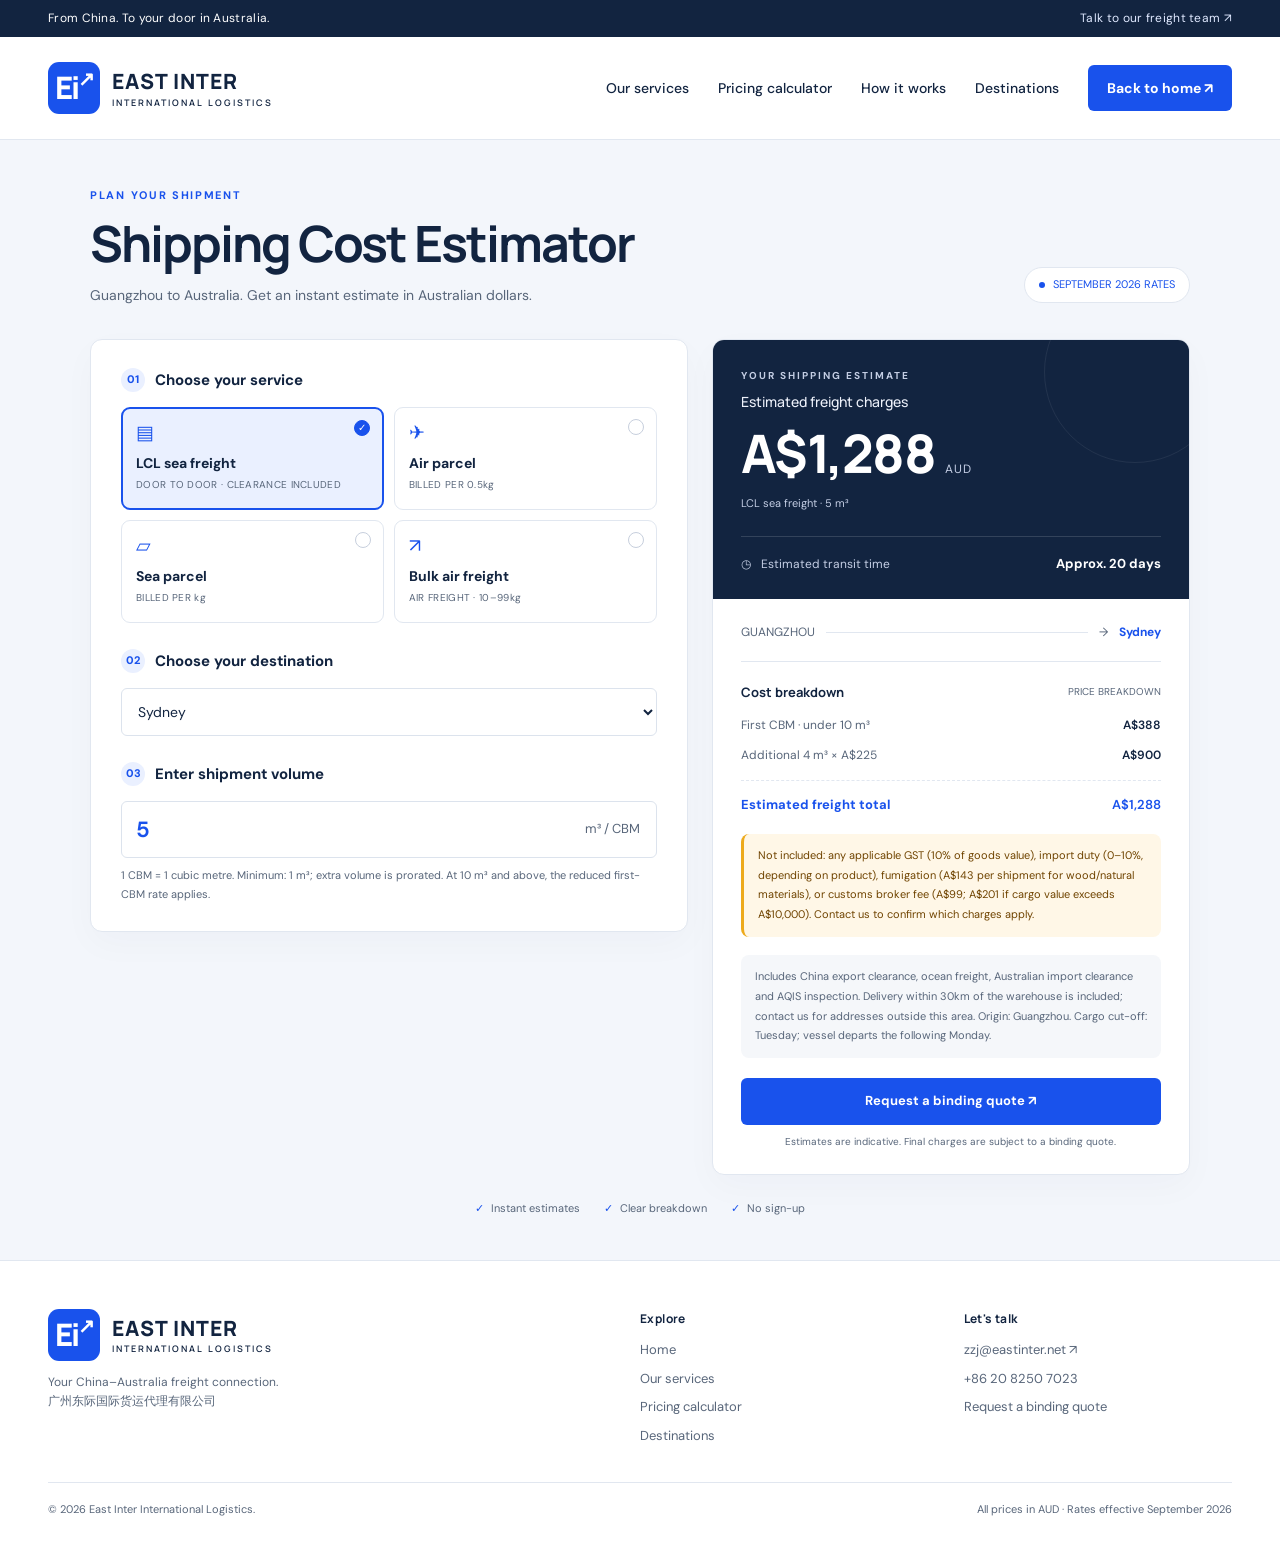
==== eastinter-pricing-calculator.html @ d60c23ab "Integrate pricing calculator with site navigation" ====
<!doctype html>
<html lang="en-AU">
<head>
  <meta charset="utf-8">
  <meta name="viewport" content="width=device-width, initial-scale=1">
  <meta name="description" content="Estimate shipping costs in Australian dollars from Guangzhou to Australia. East Inter September 2026 freight rates, including chargeable weight and delivery options.">
  <title>Shipping Cost Estimator | East Inter</title>
  <style>
    @import url('https://fonts.googleapis.com/css2?family=DM+Sans:wght@400;500;600;700&family=Manrope:wght@400;500;600;700;800&display=swap');
    :root{--blue:#1952ec;--ink:#122440;--muted:#58667a;--line:#e1e7f0;--canvas:#f3f6fb;--soft:#eaf0ff;--focus:#edaa1c}
    *{box-sizing:border-box}html{scroll-behavior:smooth}body{margin:0;background:var(--canvas);color:var(--ink);font-family:'DM Sans',sans-serif;line-height:1.6}
    a{color:inherit;text-decoration:none}button,input,select{font:inherit}button,select{cursor:pointer}button,input,select,a{-webkit-tap-highlight-color:transparent}button:focus-visible,input:focus-visible,select:focus-visible,a:focus-visible{outline:3px solid var(--focus);outline-offset:4px}
    .site-container{max-width:1280px;width:calc(100% - 96px);margin-inline:auto}.topbar{background:var(--ink);color:#fff;font-size:12px;letter-spacing:.3px;padding:9px 0}.topbar .site-container{display:flex;justify-content:space-between}.topbar a{color:#e0e9ff}
    .site-header{height:103px;background:#fff;border-bottom:1px solid var(--line)}.header-inner{height:100%;display:flex;align-items:center;justify-content:space-between;gap:25px}.brand{display:flex;align-items:center;gap:12px;font-family:Manrope,sans-serif;font-size:21px;font-weight:800;letter-spacing:1px;line-height:1.4}.brand small{display:block;font-size:9px;letter-spacing:2px;font-weight:600}.mark{background:var(--blue);color:#fff;font-size:31px;letter-spacing:-2px;display:flex;align-items:center;justify-content:center;width:52px;height:52px;border-radius:11px}.mark span{font-size:20px;align-self:flex-start;margin-top:3px}.site-nav{display:flex;align-items:center;gap:29px;font-size:14px;font-weight:500}.site-nav>a:not(.home-link):hover{color:var(--blue)}.home-link{background:var(--blue);color:#fff;padding:12px 19px;border-radius:6px;font-size:14px;font-weight:700;white-space:nowrap}.home-link:hover{background:#1040c3}
    main{max-width:1180px;margin:auto;padding:47px 40px 42px}.intro{display:flex;align-items:flex-end;justify-content:space-between;gap:24px;margin-bottom:32px}.eyebrow{font-size:11px;font-weight:700;letter-spacing:1.7px;color:var(--blue);margin:0 0 10px}h1,h2,h3{font-family:Manrope,sans-serif}h1{font-size:clamp(34px,4vw,50px);line-height:1.13;letter-spacing:-2px;margin:0 0 13px;color:var(--ink)}.intro p:last-child{margin:0;color:var(--muted);font-size:14px}.rate-tag{white-space:nowrap;display:flex;align-items:center;gap:8px;background:#fff;border:1px solid var(--line);border-radius:30px;padding:8px 14px;font-size:11px;color:var(--blue);margin-bottom:4px}.dot{height:6px;width:6px;background:var(--blue);border-radius:50%}
    .layout{display:grid;grid-template-columns:minmax(0,1.25fr) minmax(0,1fr);gap:24px;align-items:start}.card{background:#fff;border:1px solid var(--line);border-radius:12px;box-shadow:0 12px 35px #12244007}.form-card{padding:28px 30px}.step{border:0;padding:0;margin:0 0 26px;min-width:0}.step:last-child{margin-bottom:0}.step legend,.step-title{padding:0;display:flex;align-items:center;gap:10px;font-size:15px;font-weight:700;margin-bottom:15px}.step-no{width:24px;height:24px;display:inline-grid;place-items:center;border-radius:50%;background:var(--soft);color:var(--blue);font-size:11px;font-weight:800}.step-title label{cursor:pointer}.services{display:grid;grid-template-columns:1fr 1fr;gap:10px}.service{border:1px solid var(--line);border-radius:9px;background:#fff;text-align:left;padding:15px 14px;position:relative;color:var(--ink);min-height:103px;transition:background .15s,border-color .15s}.service:hover{border-color:#91a4c6;background:#f8faff}.service[aria-pressed="true"]{border:2px solid var(--blue);padding:14px 13px;background:var(--soft)}.service .symbol{display:block;font-size:19px;color:var(--blue);line-height:1;margin-bottom:10px}.service .label{display:block;font-size:14px;font-weight:700}.service small{display:block;overflow-wrap:anywhere;color:var(--muted);font-size:10px;margin-top:2px;letter-spacing:.3px}.check{position:absolute;right:12px;top:11px;border:1px solid #c7cfdd;width:16px;height:16px;border-radius:50%;font-size:10px;text-align:center;line-height:14px;color:transparent}.service[aria-pressed="true"] .check{background:var(--blue);color:#fff;border-color:var(--blue)}
    select{width:100%;height:48px;border:1px solid #dce3ed;border-radius:6px;background:#fff;color:var(--ink);padding:0 12px;font-size:14px}.measurement{display:flex;border:1px solid #dce3ed;border-radius:6px;overflow:hidden;align-items:center}.measurement:focus-within{outline:3px solid var(--focus);outline-offset:3px}.measurement input{width:100%;min-width:0;border:0;background:transparent;font-size:22px;font-weight:650;color:var(--blue);padding:10px 14px;outline:none}.measurement span{padding:0 16px;white-space:nowrap;color:var(--muted);font-size:13px}.hint{font-size:11px;line-height:1.7;color:var(--muted);margin:8px 0 0}.options{margin-top:17px}.options label{font-size:12px;font-weight:650;display:block;margin-bottom:7px}.segmented{display:grid;grid-template-columns:1fr 1fr;gap:8px}.segmented button{border:1px solid var(--line);border-radius:6px;background:#fff;color:var(--muted);font-size:12px;padding:10px 6px}.segmented button[aria-pressed="true"]{background:var(--soft);border-color:var(--blue);color:var(--blue);font-weight:700}.error{font-size:12px;color:#a73125;margin:8px 0 0}[hidden]{display:none!important}
    .quote{overflow:hidden}.quote-top{background:var(--ink);color:white;padding:28px 28px 24px;position:relative}.quote-top:after{content:"";position:absolute;right:-37px;top:-59px;width:180px;height:180px;border:1px solid #ffffff12;border-radius:50%;pointer-events:none}.quote-label{font-size:10px;font-weight:700;letter-spacing:2px;color:#c4cee4;margin:0 0 7px}.quote-top h2{font-size:14px;font-weight:500;margin:0;color:#edf1fa}.price{display:flex;align-items:baseline;gap:10px;margin:7px 0 1px;flex-wrap:wrap}.price strong{font-family:Manrope,sans-serif;font-size:clamp(38px,4.6vw,53px);line-height:1.25;letter-spacing:-1.5px;font-weight:750;overflow-wrap:anywhere}.price span{font-size:12px;color:#c4cee4;letter-spacing:1px}.quote-subtitle{font-size:11px;color:#c4cee4;margin:9px 0 0}.transit{display:flex;align-items:center;gap:10px;margin-top:23px;padding-top:17px;border-top:1px solid #ffffff24;font-size:12px;color:#c4cee4}.transit strong{text-align:right;color:white;font-size:13px;margin-left:auto}.quote-body{padding:24px 28px}.route{display:flex;align-items:center;gap:11px;padding-bottom:19px;border-bottom:1px solid var(--line);font-size:12px;color:var(--muted)}.route .route-city{min-width:0;overflow-wrap:anywhere;font-weight:700;color:var(--blue)}.route .route-line{height:1px;background:var(--line);flex:1;min-width:12px}.breakdown-heading{display:flex;justify-content:space-between;align-items:center;margin:20px 0 13px}.breakdown-heading h3{font-size:13px;margin:0}.breakdown-heading span{font-size:10px;color:var(--muted)}.line-item{display:flex;justify-content:space-between;align-items:baseline;gap:15px;font-size:12px;margin:11px 0;color:var(--muted)}.line-item span:first-child{min-width:0;overflow-wrap:anywhere}.line-item strong{white-space:nowrap;font-weight:600;color:var(--ink)}.line-total{border-top:1px dashed var(--line);padding-top:14px;margin-top:15px;font-size:13px;font-weight:700;color:var(--blue)}.line-total strong{color:var(--blue)}.note{border-radius:8px;background:#f5f7fa;padding:12px 14px;font-size:11px;line-height:1.8;color:var(--muted);margin:18px 0 0}.surcharge{background:#fff7e7;color:#704400;border-left:3px solid var(--focus)}.contact{display:block;margin-top:20px;background:var(--blue);border-radius:6px;text-decoration:none;text-align:center;color:#fff;font-size:13px;font-weight:700;padding:13px}.contact:hover{background:#1040c3}.disclaimer{text-align:center;font-size:10px;color:var(--muted);margin:9px 0 0}.below{display:flex;justify-content:center;gap:24px;color:var(--muted);font-size:11px;margin:25px 0 0}.below span{display:flex;align-items:center;gap:7px}.below i{font-style:normal;color:var(--blue)}
    .site-footer{background:#fff;border-top:1px solid var(--line);padding:48px 0 24px}.footer-top{display:grid;grid-template-columns:2fr 1fr 1fr;gap:55px}.site-footer p{font-size:12px;color:var(--muted)}.site-footer h3{font-size:12px;letter-spacing:.4px;margin:0 0 12px}.site-footer .footer-links{display:flex;flex-direction:column;gap:8px;font-size:13px;color:var(--muted)}.site-footer .footer-links a:hover{color:var(--blue)}.footer-bottom{display:flex;justify-content:space-between;border-top:1px solid var(--line);padding-top:18px;margin-top:35px;font-size:11px;color:var(--muted)}
    @media(max-width:900px){.site-nav>a:not(.home-link){display:none}.layout{grid-template-columns:1fr}.footer-top{grid-template-columns:1fr 1fr}.footer-top>div:first-child{grid-column:1/-1}}
    @media(max-width:800px){.site-container{width:calc(100% - 48px)}.site-header{height:87px}.header-inner{padding:0}.topbar{font-size:11px}main{padding:30px 24px 34px}.intro{display:block}.rate-tag{display:inline-flex;margin-top:18px}.quote-top{padding:25px}.quote-body{padding:22px 25px}.price strong{font-size:48px}}
    @media(max-width:520px){.topbar .site-container span{display:none}.topbar .site-container{justify-content:flex-end}.site-container{width:calc(100% - 32px)}.site-header{height:78px}.brand{gap:9px;font-size:18px}.mark{width:43px;height:43px;font-size:25px}.mark span{font-size:16px}.brand small{font-size:7px}.home-link{padding:9px 12px;font-size:12px}.site-nav{gap:0}main{padding:27px 16px 30px}h1{font-size:34px;letter-spacing:-1.2px;max-width:340px}.intro{margin-bottom:23px}.intro p:last-child{font-size:12px}.form-card{padding:22px 20px}.services{gap:9px}.service{padding:13px 11px}.service[aria-pressed="true"]{padding:12px 10px}.service small{font-size:9px}.below{gap:14px;font-size:10px}.quote-top,.quote-body{padding:23px}.price strong{font-size:46px}.footer-top{grid-template-columns:1fr;gap:28px}.footer-top>div:first-child{grid-column:auto}.footer-bottom{display:block}.footer-bottom span{display:block;margin-top:6px}}
    @media(max-width:390px){.brand>span:last-child{display:none}.below{flex-wrap:wrap}.home-link{font-size:11px}.form-card{padding:20px 16px}.quote-top,.quote-body{padding:21px 19px}}
    @media(prefers-reduced-motion:reduce){*{transition:none!important}}
  </style>
</head>
<body>
  <div class="topbar"><div class="site-container"><span>From China. To your door in Australia.</span><a href="mailto:zzj@eastinter.net">Talk to our freight team ↗</a></div></div>
  <header class="site-header"><div class="header-inner site-container"><a class="brand" href="/" aria-label="East Inter home"><span class="mark">Ei<span>↗</span></span><span>EAST INTER<small>INTERNATIONAL LOGISTICS</small></span></a><nav class="site-nav" aria-label="Main navigation"><a href="/#services">Our services</a><a href="/eastinter-pricing-calculator" aria-current="page">Pricing calculator</a><a href="/#how">How it works</a><a href="/#coverage">Destinations</a><a class="home-link" href="/" aria-label="Back to East Inter home page">Back to home ↗</a></nav></div></header>
  <main>
    <div class="intro"><div><p class="eyebrow">PLAN YOUR SHIPMENT</p><h1>Shipping Cost Estimator</h1><p>Guangzhou to Australia. Get an instant estimate in Australian dollars.</p></div><div class="rate-tag"><span class="dot"></span> SEPTEMBER 2026 RATES</div></div>
    <div class="layout">
      <section class="card form-card" aria-label="Shipping options">
        <fieldset class="step"><legend><span class="step-no">01</span>Choose your service</legend><div class="services">
          <button class="service" type="button" data-service="lcl" aria-pressed="true"><span class="symbol" aria-hidden="true">▤</span><span class="check" aria-hidden="true">✓</span><span class="label">LCL sea freight</span><small>DOOR TO DOOR · CLEARANCE INCLUDED</small></button>
          <button class="service" type="button" data-service="airParcel" aria-pressed="false"><span class="symbol" aria-hidden="true">✈</span><span class="check" aria-hidden="true">✓</span><span class="label">Air parcel</span><small>BILLED PER 0.5kg</small></button>
          <button class="service" type="button" data-service="seaParcel" aria-pressed="false"><span class="symbol" aria-hidden="true">▱</span><span class="check" aria-hidden="true">✓</span><span class="label">Sea parcel</span><small>BILLED PER kg</small></button>
          <button class="service" type="button" data-service="bulkAir" aria-pressed="false"><span class="symbol" aria-hidden="true">↗</span><span class="check" aria-hidden="true">✓</span><span class="label">Bulk air freight</span><small>AIR FREIGHT · 10–99kg</small></button>
        </div></fieldset>
        <div class="step"><div class="step-title"><span class="step-no">02</span><label for="city">Choose your destination</label></div><select id="city"></select>
          <div class="options" id="delivery-options" hidden><label for="delivery">Delivery option</label><select id="delivery"><option value="door">Add door delivery</option><option value="collection">Warehouse collection (no delivery fee)</option></select></div>
          <div class="options" id="cargo-options" hidden><label for="cargo">Goods type</label><select id="cargo"><option value="normal">General goods</option><option value="sensitive">Sensitive goods (powders / liquids / batteries)</option></select></div>
          <div class="options" id="tax-options" hidden><div class="hint" style="margin:0 0 7px">Duties & taxes</div><div class="segmented" role="group" aria-label="Duties & taxes"><button type="button" data-tax="DDU" aria-pressed="false">DDU · Duties unpaid</button><button type="button" data-tax="DDP" aria-pressed="true">DDP · Duties included</button></div></div>
        </div>
        <div class="step"><div class="step-title"><span class="step-no">03</span><label id="quantity-label" for="quantity">Enter shipment volume</label></div><div class="measurement"><input id="quantity" type="number" inputmode="decimal" min="1" step="any" value="5" aria-describedby="quantity-hint quantity-error"><span id="unit">m³ / CBM</span></div><p class="hint" id="quantity-hint"></p><p class="error" id="quantity-error" role="alert" hidden></p><div class="options" id="volume-options" hidden><label for="volume">Total packed volume (m³, optional)</label><div class="measurement"><input id="volume" type="number" inputmode="decimal" min="0" step="any" placeholder="Optional" aria-describedby="volume-hint"><span>m³ / CBM</span></div><p class="hint" id="volume-hint">Volume weight = L × W × H (cm) ÷ 6,000, or total m³ × 1,000,000 ÷ 6,000. We use the greater of actual and volume weight. If omitted, the estimate uses actual weight only.</p></div></div>
      </section>
      <aside class="card quote" aria-label="Live shipping estimate" aria-live="polite" aria-atomic="true">
        <div class="quote-top"><p class="quote-label">YOUR SHIPPING ESTIMATE</p><h2 id="estimate-title">Estimated shipping cost</h2><div class="price"><strong id="price">—</strong><span>AUD</span></div><p class="quote-subtitle" id="quote-subtitle"></p><div class="transit"><span aria-hidden="true">◷</span><span>Estimated transit time</span><strong id="transit">—</strong></div></div>
        <div class="quote-body"><div class="route"><span>GUANGZHOU</span><span class="route-line"></span><span aria-hidden="true">→</span><span class="route-city" id="route-city">Sydney</span></div><div class="breakdown-heading"><h3>Cost breakdown</h3><span>PRICE BREAKDOWN</span></div><div id="breakdown"></div><p id="surcharge" class="note surcharge" hidden></p><p class="note" id="pricing-note"></p><a class="contact" href="mailto:info@eastinter.com.au">Request a binding quote ↗</a><p class="disclaimer">Estimates are indicative. Final charges are subject to a binding quote.</p></div>
      </aside>
    </div>
    <div class="below"><span><i>✓</i> Instant estimates</span><span><i>✓</i> Clear breakdown</span><span><i>✓</i> No sign-up</span></div>
  </main>
  <footer class="site-footer"><div class="site-container"><div class="footer-top"><div><a class="brand" href="/"><span class="mark">Ei<span>↗</span></span><span>EAST INTER<small>INTERNATIONAL LOGISTICS</small></span></a><p>Your China–Australia freight connection.<br>广州东际国际货运代理有限公司</p></div><div><h3>Explore</h3><div class="footer-links"><a href="/">Home</a><a href="/#services">Our services</a><a href="/eastinter-pricing-calculator">Pricing calculator</a><a href="/#coverage">Destinations</a></div></div><div><h3>Let's talk</h3><div class="footer-links"><a href="mailto:zzj@eastinter.net">zzj@eastinter.net ↗</a><a href="tel:+862082507023">+86 20 8250 7023</a><a href="mailto:info@eastinter.com.au">Request a binding quote</a></div></div></div><div class="footer-bottom"><span>© 2026 East Inter International Logistics.</span><span>All prices in AUD · Rates effective September 2026</span></div></div></footer>
  <script>
    'use strict';
    // Source: East Inter Freight Rates, effective September 2026. AUD rates, not FX conversions.
    const cities = {sydney:'Sydney',melbourne:'Melbourne',brisbane:'Brisbane',perth:'Perth (Fremantle)',adelaide:'Adelaide',goldCoast:'Gold Coast',sunshineCoast:'Sunshine Coast',other:'Other cities'};
    const lclRates = {
      sydney:{first:388,large:327,next:225,days:'Approx. 20 days'},
      melbourne:{first:388,large:327,next:225,days:'Approx. 20 days'},
      brisbane:{first:388,large:327,next:225,days:'Approx. 25 days'},
      goldCoast:{first:388,large:327,next:225,days:'Approx. 25 days',extra:55,minimum:275,fee:'Regional surcharge'},
      sunshineCoast:{first:388,large:327,next:225,days:'Approx. 25 days',extra:55,minimum:275,fee:'Regional surcharge'},
      perth:{first:347,large:337,next:245,days:'25–30 days',extra:55,minimum:165,fee:'Door delivery',optional:true},
      adelaide:{first:439,large:419,next:286,days:'Approx. 30 days',extra:35,minimum:135,fee:'Door delivery',optional:true}
    };
    const airParcelRates = {normal:{first:15,next:6,days:'7–12 days'},sensitive:{first:18,next:7,days:'7–14 days'}};
    const seaParcelRates = {metro:{first:17,next:3,flat:3},other:{first:22,next:7,flat:5}};
    // Both DDU and DDP rates in this guide are per 0.5kg.
    const bulkRates = {
      sydney:{DDU:10,DDP:11,days:'6–8 days'},melbourne:{DDU:10,DDP:11,days:'6–8 days'},
      brisbane:{DDU:11,DDP:12,days:'8–10 days'},adelaide:{DDU:11,DDP:12,days:'8–10 days'},
      perth:{DDU:11,DDP:12,days:'8–12 days'},other:{DDU:12,DDP:13,days:'8–12 days'}
    };
    const serviceNames = {lcl:'LCL sea freight',airParcel:'Air parcel',seaParcel:'Sea parcel',bulkAir:'Bulk air freight'};
    const $ = id => document.getElementById(id);
    const number = n => new Intl.NumberFormat('en-AU',{maximumFractionDigits:2}).format(n);
    const money = n => 'A$' + number(n);
    const ceilUnits = (n,size) => Math.ceil(n / size - 1e-9);
    const seaExtras = 'Not included: any applicable GST (10% of goods value), import duty (0–10%, depending on product), fumigation (A$143 per shipment for wood/natural materials), or customs broker fee (A$99; A$201 if cargo value exceeds A$10,000). Contact us to confirm which charges apply.';
    let service = 'lcl', tax = 'DDP';
    const savedQuantities = {lcl:'5',airParcel:'2',seaParcel:'25',bulkAir:'50'};

    function estimate({service,city,quantity,cargo='normal',tax='DDP',delivery='door',volume=null}) {
      if (!Number.isFinite(quantity) || quantity <= 0) return {error:'Enter a valid weight or volume greater than zero.'};
      if (service !== 'lcl' && volume !== null && (!Number.isFinite(volume) || volume < 0)) return {error:'Enter a valid packed volume of zero or greater, or leave it blank.'};
      const volumetric = service === 'lcl' || volume === null ? 0 : volume * 1000000 / 6000;
      const weight = service === 'lcl' ? quantity : Math.max(quantity,volumetric);
      if (!Number.isFinite(weight)) return {error:'The entered shipment size is too large. Contact us for a quote.'};
      if (service === 'lcl' && quantity < 1) return {error:'LCL rates start at 1 m³. Contact us for smaller shipments.'};
      if (service === 'bulkAir' && (weight < 10 || weight > 99)) return {error:'Standard bulk air rates cover 10–99kg chargeable weight only. Contact us for other weights, including the reduced rates for shipments over 100kg.'};
      let total=0, days='—', note='', warning='', billed=weight, lines=[];
      if (service === 'lcl') {
        const rate=lclRates[city];
        if (!rate) return {error:'Contact us for LCL rates to this destination.'};
        const first=quantity >= 10 ? rate.large : rate.first;
        total=first+(quantity-1)*rate.next; days=rate.days;
        lines.push(['First CBM · '+(quantity >= 10 ? '10 m³ and above' : 'under 10 m³'),first]);
        if (quantity > 1) lines.push(['Additional '+number(quantity-1)+' m³ × '+money(rate.next),(quantity-1)*rate.next]);
        note='Includes China export clearance, ocean freight, Australian import clearance and AQIS inspection. ';
        if (rate.extra && (!rate.optional || delivery === 'door')) {
          const fee=Math.max(quantity*rate.extra,rate.minimum);
          total+=fee;
          lines.push([rate.fee+' · '+money(rate.extra)+'/m³ (min. '+money(rate.minimum)+')',fee]);
          note+=rate.fee+' is included in this estimate. ';
        } else if (rate.optional) {
          note+='Warehouse collection selected; door delivery is not included. ';
        } else {
          note+='Delivery within 30km of the warehouse is included; contact us for addresses outside this area. ';
        }
        note+='Origin: Guangzhou. Cargo cut-off: Tuesday; vessel departs the following Monday.';
        warning=seaExtras;
      } else if (service === 'airParcel') {
        const rate=airParcelRates[cargo],units=ceilUnits(weight,0.5);
        billed=units*0.5; total=rate.first+(units-1)*rate.next; days=rate.days;
        lines.push(['First 0.5kg',rate.first]);
        if (units > 1) lines.push(['Additional '+(units-1)+' × 0.5kg × '+money(rate.next),(units-1)*rate.next]);
        note='Billed weight: '+number(billed)+'kg · '+(cargo === 'normal' ? 'General goods.' : 'Sensitive goods (powders / liquids / batteries).');
        warning=weight >= 10 ? 'The guide lists small parcels as under approximately 10kg. This is a parcel-rate estimate only; use Bulk air freight or contact us to confirm eligibility for this weight.' : '';
      } else if (service === 'seaParcel') {
        const rate=seaParcelRates[['sydney','melbourne'].includes(city)?'metro':'other'];
        const kg=ceilUnits(weight,1); billed=kg; days='30–40 days';
        if (kg >= 20) {
          total=kg*rate.flat; lines.push([number(kg)+'kg × '+money(rate.flat)+'/kg',total]);
          note='Billed weight: '+number(kg)+'kg. The 20kg+ flat rate applies to the whole shipment; no first-kg charge is added.';
        } else {
          total=rate.first+(kg-1)*rate.next; lines.push(['First 1kg',rate.first]);
          if (kg > 1) lines.push(['Additional '+(kg-1)+'kg × '+money(rate.next),(kg-1)*rate.next]);
          note='Billed weight: '+number(kg)+'kg. Below 20kg billed weight, first-kg and additional-kg charges apply.';
        }
        warning=seaExtras;
      } else {
        const rate=bulkRates[city]||bulkRates.other,units=ceilUnits(weight,0.5);
        billed=units*0.5; total=units*rate[tax]; days=rate.days;
        lines.push([units+' × 0.5kg × '+money(rate[tax]),total]);
        note=tax+' · Billed weight: '+number(billed)+'kg. '+(tax === 'DDP' ? 'All taxes prepaid; no extra charges at delivery.' : 'Recipient pays Australian duties and GST on arrival; these are not included.');
      }
      if (!Number.isFinite(total)) return {error:'The entered shipment size is too large. Contact us for a quote.'};
      if (service !== 'lcl') {
        note+=' Actual weight: '+number(quantity)+'kg.';
        if (volume !== null) note+=' Volume weight: '+number(volumetric)+'kg. The greater weight is used before rounding.';
        else note+=' Packed volume not provided; estimate assumes actual weight is the chargeable weight.';
      }
      return {total,days,note,warning,lines,billed};
    }
    function updateCities() {
      const previous=$('city').value; $('city').replaceChildren();
      Object.entries(cities).forEach(([key,label]) => {if (service !== 'lcl' || lclRates[key]) $('city').add(new Option(label,key));});
      if ([...$('city').options].some(option => option.value === previous)) $('city').value=previous;
    }
    function selectService(next) {
      savedQuantities[service]=$('quantity').value; service=next;
      document.querySelectorAll('[data-service]').forEach(button => button.setAttribute('aria-pressed',String(button.dataset.service === service)));
      $('cargo-options').hidden=service !== 'airParcel'; $('tax-options').hidden=service !== 'bulkAir'; $('volume-options').hidden=service === 'lcl';
      $('quantity-label').textContent=service === 'lcl' ? 'Enter shipment volume' : 'Enter actual shipment weight';
      $('unit').textContent=service === 'lcl' ? 'm³ / CBM' : 'kg';
      $('quantity').min=service === 'lcl' ? '1' : '0.01';
      $('quantity').removeAttribute('max'); $('quantity').value=savedQuantities[service];
      updateCities(); calculate();
    }
    function row(label,value,total=false) {
      const div=document.createElement('div'); div.className='line-item'+(total?' line-total':'');
      const text=document.createElement('span'),amount=document.createElement('strong'); text.textContent=label; amount.textContent=value;
      div.append(text,amount); $('breakdown').append(div);
    }
    function calculate() {
      const city=$('city').value,quantity=$('quantity').valueAsNumber;
      $('delivery-options').hidden=!(service === 'lcl' && lclRates[city]?.optional);
      $('quantity-hint').textContent={
        lcl:'1 CBM = 1 cubic metre. Minimum: 1 m³; extra volume is prorated. At 10 m³ and above, the reduced first-CBM rate applies.',
        airParcel:'Small parcels: under approximately 10kg. Chargeable weight is rounded up to the next 0.5kg.',
        seaParcel:'Chargeable weight is rounded up to a whole kg. At 20kg billed weight and above, the flat per-kg rate applies.',
        bulkAir:'10–99kg chargeable weight only. Both DDU and DDP are priced per 0.5kg, rounded up.'
      }[service];
      const quote=estimate({service,city,quantity,cargo:$('cargo').value,tax,delivery:$('delivery').value,volume:$('volume').value.trim()===''?null:$('volume').valueAsNumber});
      $('route-city').textContent=cities[city]; $('breakdown').replaceChildren();
      $('quantity-error').textContent=quote.error||''; $('quantity-error').hidden=!quote.error; $('quantity').setAttribute('aria-invalid',String(Boolean(quote.error)));
      $('surcharge').hidden=!quote.warning; $('surcharge').textContent=quote.warning||'';
      $('estimate-title').textContent=service === 'bulkAir' && tax === 'DDP' ? 'Estimated total, tax included' : 'Estimated freight charges';
      if (quote.error) {
        $('price').textContent='—'; $('transit').textContent='—'; $('quote-subtitle').textContent='Check shipment details'; $('pricing-note').textContent=quote.error; row('No estimate available','—'); return;
      }
      $('price').textContent=money(quote.total); $('transit').textContent=quote.days;
      $('quote-subtitle').textContent=serviceNames[service]+' · '+number(service === 'lcl'?quantity:quote.billed)+(service === 'lcl'?' m³':'kg billed')+(service === 'bulkAir'?' · '+tax:'');
      quote.lines.forEach(([label,amount]) => row(label,money(amount)));
      row('Estimated '+(service === 'bulkAir' && tax === 'DDP'?'total':'freight total'),money(quote.total),true);
      $('pricing-note').textContent=quote.note;
    }
    document.querySelectorAll('[data-service]').forEach(button => button.addEventListener('click',() => selectService(button.dataset.service)));
    document.querySelectorAll('[data-tax]').forEach(button => button.addEventListener('click',() => {
      tax=button.dataset.tax; document.querySelectorAll('[data-tax]').forEach(item => item.setAttribute('aria-pressed',String(item.dataset.tax === tax))); calculate();
    }));
    ['city','cargo','delivery'].forEach(id => $(id).addEventListener('change',calculate));
    ['quantity','volume'].forEach(id => $(id).addEventListener('input',calculate));
    const params=new URLSearchParams(window.location.search);
    const requestedService=['lcl','airParcel','seaParcel','bulkAir'].includes(params.get('service'))?params.get('service'):'lcl';
    selectService(requestedService);
    if ([...$('city').options].some(option => option.value === params.get('city'))) $('city').value=params.get('city');
    const requestedQuantity=Number(params.get('quantity'));
    if (Number.isFinite(requestedQuantity) && requestedQuantity > 0) $('quantity').value=String(requestedQuantity);
    calculate();
</script>
</body>
</html>
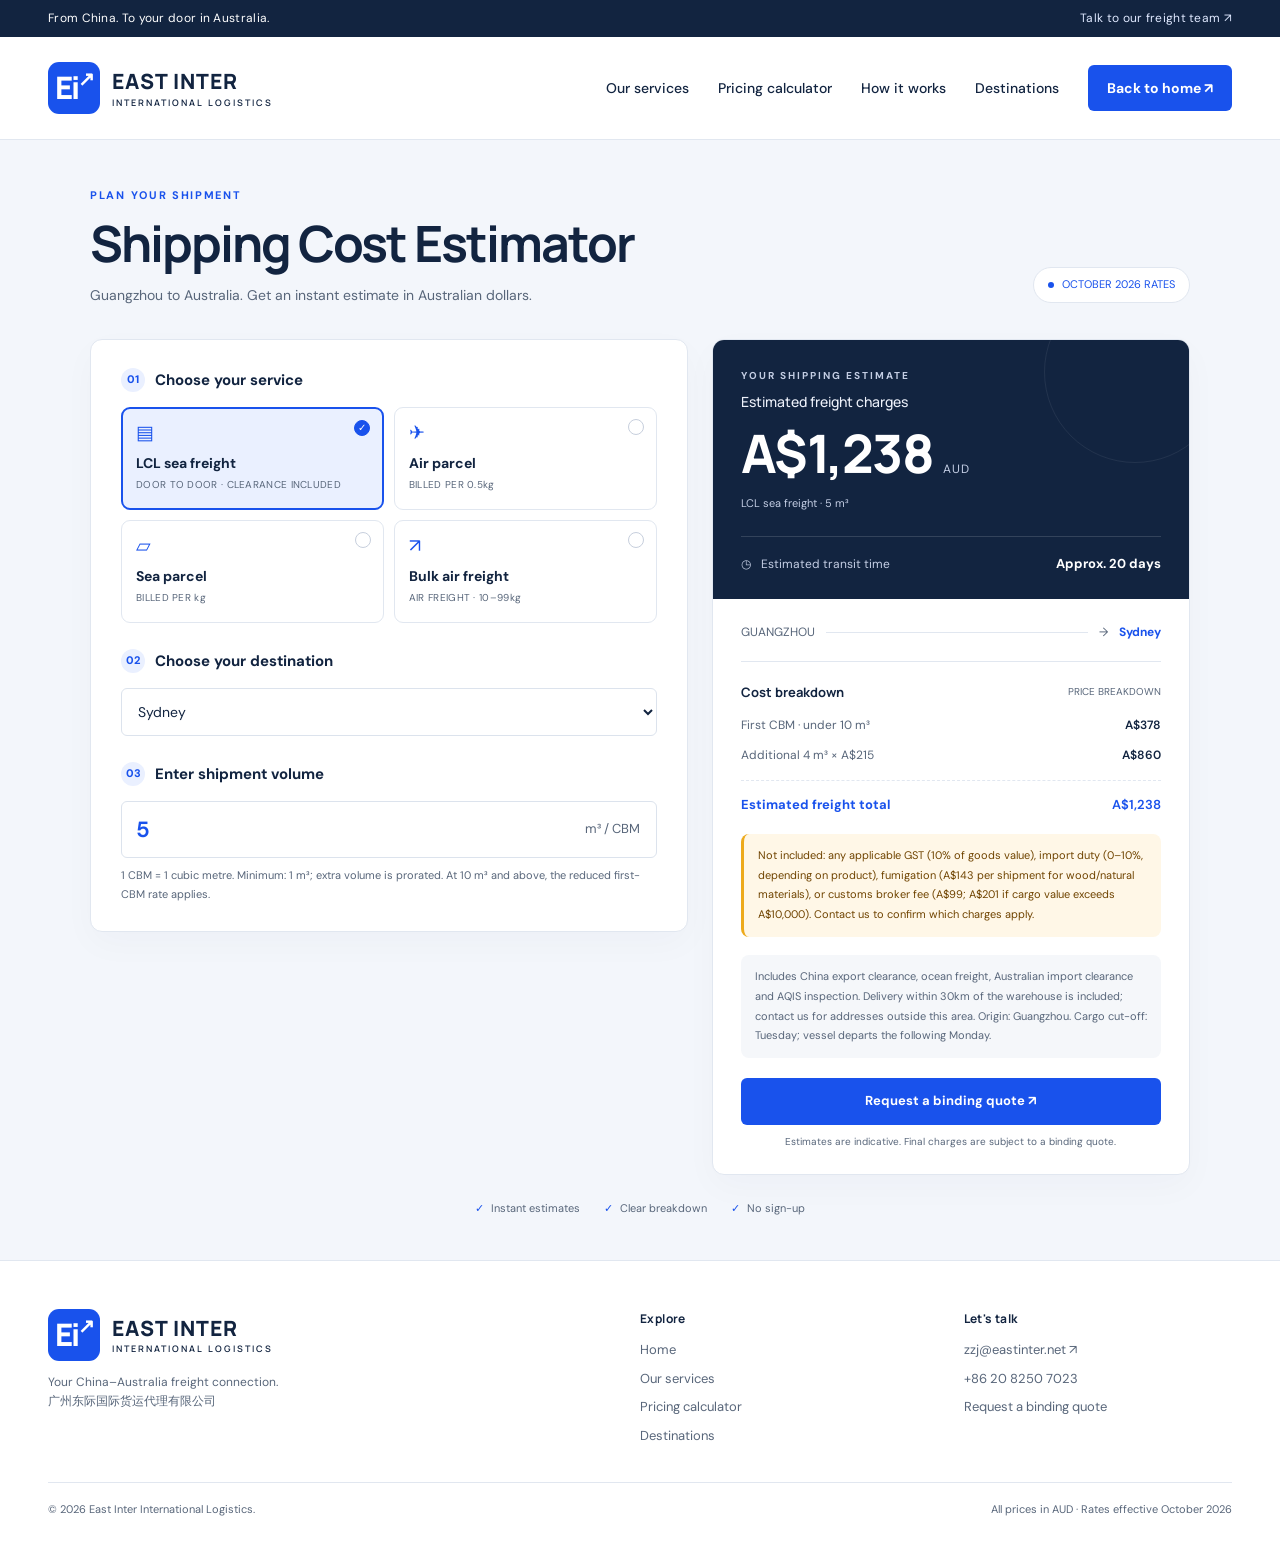
==== commit 65b2fdde: "Update pricing calculator to October 2026 rates; bulk air billed per kg" ====
--- a/eastinter-pricing-calculator.html
+++ b/eastinter-pricing-calculator.html
@@ -3,7 +3,7 @@
 <head>
   <meta charset="utf-8">
   <meta name="viewport" content="width=device-width, initial-scale=1">
-  <meta name="description" content="Estimate shipping costs in Australian dollars from Guangzhou to Australia. East Inter September 2026 freight rates, including chargeable weight and delivery options.">
+  <meta name="description" content="Estimate shipping costs in Australian dollars from Guangzhou to Australia. East Inter October 2026 freight rates, including chargeable weight and delivery options.">
   <title>Shipping Cost Estimator | East Inter</title>
   <style>
     @import url('https://fonts.googleapis.com/css2?family=DM+Sans:wght@400;500;600;700&family=Manrope:wght@400;500;600;700;800&display=swap');
@@ -28,7 +28,7 @@
   <div class="topbar"><div class="site-container"><span>From China. To your door in Australia.</span><a href="mailto:zzj@eastinter.net">Talk to our freight team ↗</a></div></div>
   <header class="site-header"><div class="header-inner site-container"><a class="brand" href="/" aria-label="East Inter home"><span class="mark">Ei<span>↗</span></span><span>EAST INTER<small>INTERNATIONAL LOGISTICS</small></span></a><nav class="site-nav" aria-label="Main navigation"><a href="/#services">Our services</a><a href="/eastinter-pricing-calculator" aria-current="page">Pricing calculator</a><a href="/#how">How it works</a><a href="/#coverage">Destinations</a><a class="home-link" href="/" aria-label="Back to East Inter home page">Back to home ↗</a></nav></div></header>
   <main>
-    <div class="intro"><div><p class="eyebrow">PLAN YOUR SHIPMENT</p><h1>Shipping Cost Estimator</h1><p>Guangzhou to Australia. Get an instant estimate in Australian dollars.</p></div><div class="rate-tag"><span class="dot"></span> SEPTEMBER 2026 RATES</div></div>
+    <div class="intro"><div><p class="eyebrow">PLAN YOUR SHIPMENT</p><h1>Shipping Cost Estimator</h1><p>Guangzhou to Australia. Get an instant estimate in Australian dollars.</p></div><div class="rate-tag"><span class="dot"></span> OCTOBER 2026 RATES</div></div>
     <div class="layout">
       <section class="card form-card" aria-label="Shipping options">
         <fieldset class="step"><legend><span class="step-no">01</span>Choose your service</legend><div class="services">
@@ -51,99 +51,18 @@
     </div>
     <div class="below"><span><i>✓</i> Instant estimates</span><span><i>✓</i> Clear breakdown</span><span><i>✓</i> No sign-up</span></div>
   </main>
-  <footer class="site-footer"><div class="site-container"><div class="footer-top"><div><a class="brand" href="/"><span class="mark">Ei<span>↗</span></span><span>EAST INTER<small>INTERNATIONAL LOGISTICS</small></span></a><p>Your China–Australia freight connection.<br>广州东际国际货运代理有限公司</p></div><div><h3>Explore</h3><div class="footer-links"><a href="/">Home</a><a href="/#services">Our services</a><a href="/eastinter-pricing-calculator">Pricing calculator</a><a href="/#coverage">Destinations</a></div></div><div><h3>Let's talk</h3><div class="footer-links"><a href="mailto:zzj@eastinter.net">zzj@eastinter.net ↗</a><a href="tel:+862082507023">+86 20 8250 7023</a><a href="mailto:info@eastinter.com.au">Request a binding quote</a></div></div></div><div class="footer-bottom"><span>© 2026 East Inter International Logistics.</span><span>All prices in AUD · Rates effective September 2026</span></div></div></footer>
+  <footer class="site-footer"><div class="site-container"><div class="footer-top"><div><a class="brand" href="/"><span class="mark">Ei<span>↗</span></span><span>EAST INTER<small>INTERNATIONAL LOGISTICS</small></span></a><p>Your China–Australia freight connection.<br>广州东际国际货运代理有限公司</p></div><div><h3>Explore</h3><div class="footer-links"><a href="/">Home</a><a href="/#services">Our services</a><a href="/eastinter-pricing-calculator">Pricing calculator</a><a href="/#coverage">Destinations</a></div></div><div><h3>Let's talk</h3><div class="footer-links"><a href="mailto:zzj@eastinter.net">zzj@eastinter.net ↗</a><a href="tel:+862082507023">+86 20 8250 7023</a><a href="mailto:info@eastinter.com.au">Request a binding quote</a></div></div></div><div class="footer-bottom"><span>© 2026 East Inter International Logistics.</span><span>All prices in AUD · Rates effective October 2026</span></div></div></footer>
+  <script src="pricing-rates.js"></script>
+  <script src="pricing-engine.js"></script>
   <script>
     'use strict';
-    // Source: East Inter Freight Rates, effective September 2026. AUD rates, not FX conversions.
-    const cities = {sydney:'Sydney',melbourne:'Melbourne',brisbane:'Brisbane',perth:'Perth (Fremantle)',adelaide:'Adelaide',goldCoast:'Gold Coast',sunshineCoast:'Sunshine Coast',other:'Other cities'};
-    const lclRates = {
-      sydney:{first:388,large:327,next:225,days:'Approx. 20 days'},
-      melbourne:{first:388,large:327,next:225,days:'Approx. 20 days'},
-      brisbane:{first:388,large:327,next:225,days:'Approx. 25 days'},
-      goldCoast:{first:388,large:327,next:225,days:'Approx. 25 days',extra:55,minimum:275,fee:'Regional surcharge'},
-      sunshineCoast:{first:388,large:327,next:225,days:'Approx. 25 days',extra:55,minimum:275,fee:'Regional surcharge'},
-      perth:{first:347,large:337,next:245,days:'25–30 days',extra:55,minimum:165,fee:'Door delivery',optional:true},
-      adelaide:{first:439,large:419,next:286,days:'Approx. 30 days',extra:35,minimum:135,fee:'Door delivery',optional:true}
-    };
-    const airParcelRates = {normal:{first:15,next:6,days:'7–12 days'},sensitive:{first:18,next:7,days:'7–14 days'}};
-    const seaParcelRates = {metro:{first:17,next:3,flat:3},other:{first:22,next:7,flat:5}};
-    // Both DDU and DDP rates in this guide are per 0.5kg.
-    const bulkRates = {
-      sydney:{DDU:10,DDP:11,days:'6–8 days'},melbourne:{DDU:10,DDP:11,days:'6–8 days'},
-      brisbane:{DDU:11,DDP:12,days:'8–10 days'},adelaide:{DDU:11,DDP:12,days:'8–10 days'},
-      perth:{DDU:11,DDP:12,days:'8–12 days'},other:{DDU:12,DDP:13,days:'8–12 days'}
-    };
+    const engine = EastInterEngine.createEngine(EastInterRates);
+    const {cities,estimate} = engine, lclRates = engine.rates.lcl;
+    const {number,money} = EastInterEngine;
     const serviceNames = {lcl:'LCL sea freight',airParcel:'Air parcel',seaParcel:'Sea parcel',bulkAir:'Bulk air freight'};
     const $ = id => document.getElementById(id);
-    const number = n => new Intl.NumberFormat('en-AU',{maximumFractionDigits:2}).format(n);
-    const money = n => 'A$' + number(n);
-    const ceilUnits = (n,size) => Math.ceil(n / size - 1e-9);
-    const seaExtras = 'Not included: any applicable GST (10% of goods value), import duty (0–10%, depending on product), fumigation (A$143 per shipment for wood/natural materials), or customs broker fee (A$99; A$201 if cargo value exceeds A$10,000). Contact us to confirm which charges apply.';
     let service = 'lcl', tax = 'DDP';
     const savedQuantities = {lcl:'5',airParcel:'2',seaParcel:'25',bulkAir:'50'};
-
-    function estimate({service,city,quantity,cargo='normal',tax='DDP',delivery='door',volume=null}) {
-      if (!Number.isFinite(quantity) || quantity <= 0) return {error:'Enter a valid weight or volume greater than zero.'};
-      if (service !== 'lcl' && volume !== null && (!Number.isFinite(volume) || volume < 0)) return {error:'Enter a valid packed volume of zero or greater, or leave it blank.'};
-      const volumetric = service === 'lcl' || volume === null ? 0 : volume * 1000000 / 6000;
-      const weight = service === 'lcl' ? quantity : Math.max(quantity,volumetric);
-      if (!Number.isFinite(weight)) return {error:'The entered shipment size is too large. Contact us for a quote.'};
-      if (service === 'lcl' && quantity < 1) return {error:'LCL rates start at 1 m³. Contact us for smaller shipments.'};
-      if (service === 'bulkAir' && (weight < 10 || weight > 99)) return {error:'Standard bulk air rates cover 10–99kg chargeable weight only. Contact us for other weights, including the reduced rates for shipments over 100kg.'};
-      let total=0, days='—', note='', warning='', billed=weight, lines=[];
-      if (service === 'lcl') {
-        const rate=lclRates[city];
-        if (!rate) return {error:'Contact us for LCL rates to this destination.'};
-        const first=quantity >= 10 ? rate.large : rate.first;
-        total=first+(quantity-1)*rate.next; days=rate.days;
-        lines.push(['First CBM · '+(quantity >= 10 ? '10 m³ and above' : 'under 10 m³'),first]);
-        if (quantity > 1) lines.push(['Additional '+number(quantity-1)+' m³ × '+money(rate.next),(quantity-1)*rate.next]);
-        note='Includes China export clearance, ocean freight, Australian import clearance and AQIS inspection. ';
-        if (rate.extra && (!rate.optional || delivery === 'door')) {
-          const fee=Math.max(quantity*rate.extra,rate.minimum);
-          total+=fee;
-          lines.push([rate.fee+' · '+money(rate.extra)+'/m³ (min. '+money(rate.minimum)+')',fee]);
-          note+=rate.fee+' is included in this estimate. ';
-        } else if (rate.optional) {
-          note+='Warehouse collection selected; door delivery is not included. ';
-        } else {
-          note+='Delivery within 30km of the warehouse is included; contact us for addresses outside this area. ';
-        }
-        note+='Origin: Guangzhou. Cargo cut-off: Tuesday; vessel departs the following Monday.';
-        warning=seaExtras;
-      } else if (service === 'airParcel') {
-        const rate=airParcelRates[cargo],units=ceilUnits(weight,0.5);
-        billed=units*0.5; total=rate.first+(units-1)*rate.next; days=rate.days;
-        lines.push(['First 0.5kg',rate.first]);
-        if (units > 1) lines.push(['Additional '+(units-1)+' × 0.5kg × '+money(rate.next),(units-1)*rate.next]);
-        note='Billed weight: '+number(billed)+'kg · '+(cargo === 'normal' ? 'General goods.' : 'Sensitive goods (powders / liquids / batteries).');
-        warning=weight >= 10 ? 'The guide lists small parcels as under approximately 10kg. This is a parcel-rate estimate only; use Bulk air freight or contact us to confirm eligibility for this weight.' : '';
-      } else if (service === 'seaParcel') {
-        const rate=seaParcelRates[['sydney','melbourne'].includes(city)?'metro':'other'];
-        const kg=ceilUnits(weight,1); billed=kg; days='30–40 days';
-        if (kg >= 20) {
-          total=kg*rate.flat; lines.push([number(kg)+'kg × '+money(rate.flat)+'/kg',total]);
-          note='Billed weight: '+number(kg)+'kg. The 20kg+ flat rate applies to the whole shipment; no first-kg charge is added.';
-        } else {
-          total=rate.first+(kg-1)*rate.next; lines.push(['First 1kg',rate.first]);
-          if (kg > 1) lines.push(['Additional '+(kg-1)+'kg × '+money(rate.next),(kg-1)*rate.next]);
-          note='Billed weight: '+number(kg)+'kg. Below 20kg billed weight, first-kg and additional-kg charges apply.';
-        }
-        warning=seaExtras;
-      } else {
-        const rate=bulkRates[city]||bulkRates.other,units=ceilUnits(weight,0.5);
-        billed=units*0.5; total=units*rate[tax]; days=rate.days;
-        lines.push([units+' × 0.5kg × '+money(rate[tax]),total]);
-        note=tax+' · Billed weight: '+number(billed)+'kg. '+(tax === 'DDP' ? 'All taxes prepaid; no extra charges at delivery.' : 'Recipient pays Australian duties and GST on arrival; these are not included.');
-      }
-      if (!Number.isFinite(total)) return {error:'The entered shipment size is too large. Contact us for a quote.'};
-      if (service !== 'lcl') {
-        note+=' Actual weight: '+number(quantity)+'kg.';
-        if (volume !== null) note+=' Volume weight: '+number(volumetric)+'kg. The greater weight is used before rounding.';
-        else note+=' Packed volume not provided; estimate assumes actual weight is the chargeable weight.';
-      }
-      return {total,days,note,warning,lines,billed};
-    }
     function updateCities() {
       const previous=$('city').value; $('city').replaceChildren();
       Object.entries(cities).forEach(([key,label]) => {if (service !== 'lcl' || lclRates[key]) $('city').add(new Option(label,key));});
@@ -171,7 +90,7 @@
         lcl:'1 CBM = 1 cubic metre. Minimum: 1 m³; extra volume is prorated. At 10 m³ and above, the reduced first-CBM rate applies.',
         airParcel:'Small parcels: under approximately 10kg. Chargeable weight is rounded up to the next 0.5kg.',
         seaParcel:'Chargeable weight is rounded up to a whole kg. At 20kg billed weight and above, the flat per-kg rate applies.',
-        bulkAir:'10–99kg chargeable weight only. Both DDU and DDP are priced per 0.5kg, rounded up.'
+        bulkAir:'10–99kg chargeable weight only. Both DDU and DDP are priced per kg, rounded up to the next whole kg.'
       }[service];
       const quote=estimate({service,city,quantity,cargo:$('cargo').value,tax,delivery:$('delivery').value,volume:$('volume').value.trim()===''?null:$('volume').valueAsNumber});
       $('route-city').textContent=cities[city]; $('breakdown').replaceChildren();
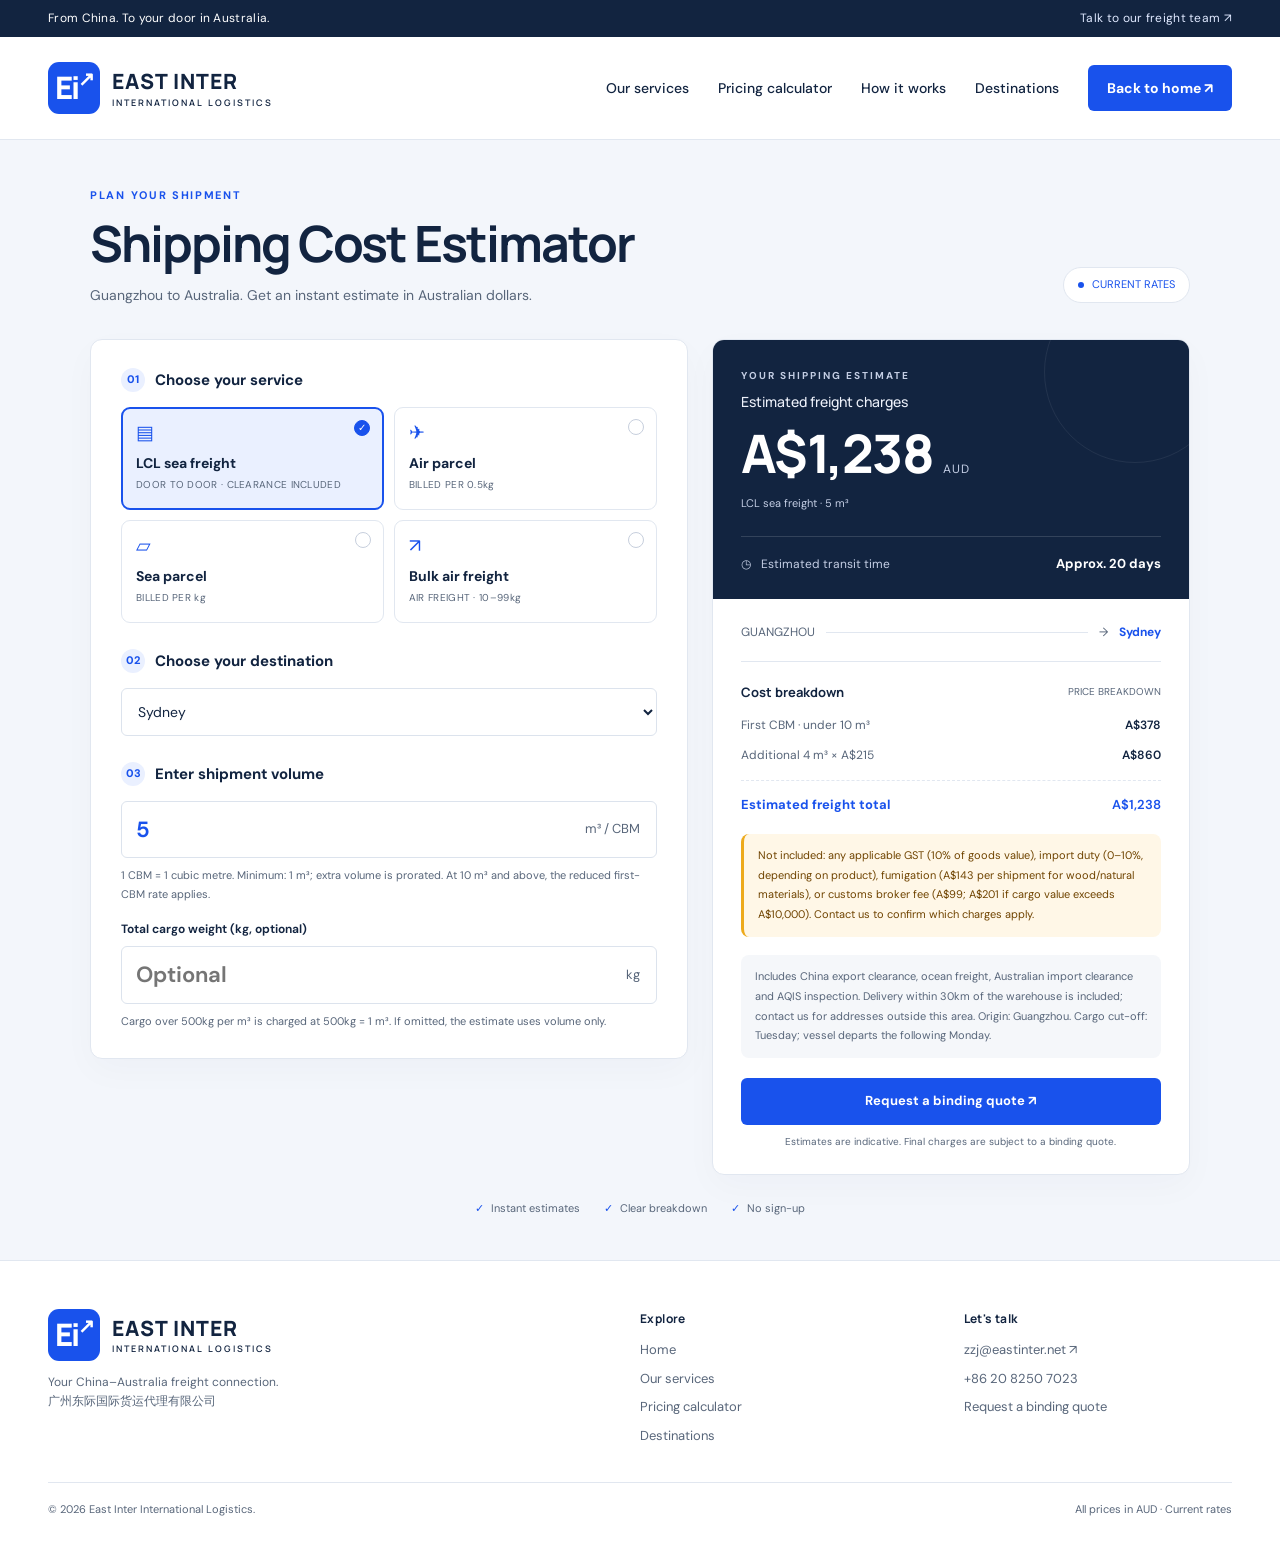
==== commit b2be46fb: "Calculator: tax wording per rate sheets, LCL 500kg/CBM rule, neutral rate label" ====
--- a/eastinter-pricing-calculator.html
+++ b/eastinter-pricing-calculator.html
@@ -3,7 +3,7 @@
 <head>
   <meta charset="utf-8">
   <meta name="viewport" content="width=device-width, initial-scale=1">
-  <meta name="description" content="Estimate shipping costs in Australian dollars from Guangzhou to Australia. East Inter October 2026 freight rates, including chargeable weight and delivery options.">
+  <meta name="description" content="Estimate shipping costs in Australian dollars from Guangzhou to Australia. East Inter current freight rates, including chargeable weight and delivery options.">
   <title>Shipping Cost Estimator | East Inter</title>
   <style>
     @import url('https://fonts.googleapis.com/css2?family=DM+Sans:wght@400;500;600;700&family=Manrope:wght@400;500;600;700;800&display=swap');
@@ -28,7 +28,7 @@
   <div class="topbar"><div class="site-container"><span>From China. To your door in Australia.</span><a href="mailto:zzj@eastinter.net">Talk to our freight team ↗</a></div></div>
   <header class="site-header"><div class="header-inner site-container"><a class="brand" href="/" aria-label="East Inter home"><span class="mark">Ei<span>↗</span></span><span>EAST INTER<small>INTERNATIONAL LOGISTICS</small></span></a><nav class="site-nav" aria-label="Main navigation"><a href="/#services">Our services</a><a href="/eastinter-pricing-calculator" aria-current="page">Pricing calculator</a><a href="/#how">How it works</a><a href="/#coverage">Destinations</a><a class="home-link" href="/" aria-label="Back to East Inter home page">Back to home ↗</a></nav></div></header>
   <main>
-    <div class="intro"><div><p class="eyebrow">PLAN YOUR SHIPMENT</p><h1>Shipping Cost Estimator</h1><p>Guangzhou to Australia. Get an instant estimate in Australian dollars.</p></div><div class="rate-tag"><span class="dot"></span> OCTOBER 2026 RATES</div></div>
+    <div class="intro"><div><p class="eyebrow">PLAN YOUR SHIPMENT</p><h1>Shipping Cost Estimator</h1><p>Guangzhou to Australia. Get an instant estimate in Australian dollars.</p></div><div class="rate-tag"><span class="dot"></span> <span id="rate-tag-text">CURRENT RATES</span></div></div>
     <div class="layout">
       <section class="card form-card" aria-label="Shipping options">
         <fieldset class="step"><legend><span class="step-no">01</span>Choose your service</legend><div class="services">
@@ -40,9 +40,9 @@
         <div class="step"><div class="step-title"><span class="step-no">02</span><label for="city">Choose your destination</label></div><select id="city"></select>
           <div class="options" id="delivery-options" hidden><label for="delivery">Delivery option</label><select id="delivery"><option value="door">Add door delivery</option><option value="collection">Warehouse collection (no delivery fee)</option></select></div>
           <div class="options" id="cargo-options" hidden><label for="cargo">Goods type</label><select id="cargo"><option value="normal">General goods</option><option value="sensitive">Sensitive goods (powders / liquids / batteries)</option></select></div>
-          <div class="options" id="tax-options" hidden><div class="hint" style="margin:0 0 7px">Duties & taxes</div><div class="segmented" role="group" aria-label="Duties & taxes"><button type="button" data-tax="DDU" aria-pressed="false">DDU · Duties unpaid</button><button type="button" data-tax="DDP" aria-pressed="true">DDP · Duties included</button></div></div>
+          <div class="options" id="tax-options" hidden><div class="hint" style="margin:0 0 7px">Duties & taxes</div><div class="segmented" role="group" aria-label="Duties & taxes"><button type="button" data-tax="DDU" aria-pressed="false">DDU · Duties unpaid</button><button type="button" data-tax="DDP" aria-pressed="true">DDP · Duties prepaid</button></div></div>
         </div>
-        <div class="step"><div class="step-title"><span class="step-no">03</span><label id="quantity-label" for="quantity">Enter shipment volume</label></div><div class="measurement"><input id="quantity" type="number" inputmode="decimal" min="1" step="any" value="5" aria-describedby="quantity-hint quantity-error"><span id="unit">m³ / CBM</span></div><p class="hint" id="quantity-hint"></p><p class="error" id="quantity-error" role="alert" hidden></p><div class="options" id="volume-options" hidden><label for="volume">Total packed volume (m³, optional)</label><div class="measurement"><input id="volume" type="number" inputmode="decimal" min="0" step="any" placeholder="Optional" aria-describedby="volume-hint"><span>m³ / CBM</span></div><p class="hint" id="volume-hint">Volume weight = L × W × H (cm) ÷ 6,000, or total m³ × 1,000,000 ÷ 6,000. We use the greater of actual and volume weight. If omitted, the estimate uses actual weight only.</p></div></div>
+        <div class="step"><div class="step-title"><span class="step-no">03</span><label id="quantity-label" for="quantity">Enter shipment volume</label></div><div class="measurement"><input id="quantity" type="number" inputmode="decimal" min="1" step="any" value="5" aria-describedby="quantity-hint quantity-error"><span id="unit">m³ / CBM</span></div><p class="hint" id="quantity-hint"></p><p class="error" id="quantity-error" role="alert" hidden></p><div class="options" id="lcl-weight-options"><label for="lcl-weight">Total cargo weight (kg, optional)</label><div class="measurement"><input id="lcl-weight" type="number" inputmode="decimal" min="0" step="any" placeholder="Optional"><span>kg</span></div><p class="hint">Cargo over 500kg per m³ is charged at 500kg = 1 m³. If omitted, the estimate uses volume only.</p></div><div class="options" id="volume-options" hidden><label for="volume">Total packed volume (m³, optional)</label><div class="measurement"><input id="volume" type="number" inputmode="decimal" min="0" step="any" placeholder="Optional" aria-describedby="volume-hint"><span>m³ / CBM</span></div><p class="hint" id="volume-hint">Volume weight = L × W × H (cm) ÷ 6,000, or total m³ × 1,000,000 ÷ 6,000. We use the greater of actual and volume weight. If omitted, the estimate uses actual weight only.</p></div></div>
       </section>
       <aside class="card quote" aria-label="Live shipping estimate" aria-live="polite" aria-atomic="true">
         <div class="quote-top"><p class="quote-label">YOUR SHIPPING ESTIMATE</p><h2 id="estimate-title">Estimated shipping cost</h2><div class="price"><strong id="price">—</strong><span>AUD</span></div><p class="quote-subtitle" id="quote-subtitle"></p><div class="transit"><span aria-hidden="true">◷</span><span>Estimated transit time</span><strong id="transit">—</strong></div></div>
@@ -51,12 +51,15 @@
     </div>
     <div class="below"><span><i>✓</i> Instant estimates</span><span><i>✓</i> Clear breakdown</span><span><i>✓</i> No sign-up</span></div>
   </main>
-  <footer class="site-footer"><div class="site-container"><div class="footer-top"><div><a class="brand" href="/"><span class="mark">Ei<span>↗</span></span><span>EAST INTER<small>INTERNATIONAL LOGISTICS</small></span></a><p>Your China–Australia freight connection.<br>广州东际国际货运代理有限公司</p></div><div><h3>Explore</h3><div class="footer-links"><a href="/">Home</a><a href="/#services">Our services</a><a href="/eastinter-pricing-calculator">Pricing calculator</a><a href="/#coverage">Destinations</a></div></div><div><h3>Let's talk</h3><div class="footer-links"><a href="mailto:zzj@eastinter.net">zzj@eastinter.net ↗</a><a href="tel:+862082507023">+86 20 8250 7023</a><a href="mailto:info@eastinter.com.au">Request a binding quote</a></div></div></div><div class="footer-bottom"><span>© 2026 East Inter International Logistics.</span><span>All prices in AUD · Rates effective October 2026</span></div></div></footer>
+  <footer class="site-footer"><div class="site-container"><div class="footer-top"><div><a class="brand" href="/"><span class="mark">Ei<span>↗</span></span><span>EAST INTER<small>INTERNATIONAL LOGISTICS</small></span></a><p>Your China–Australia freight connection.<br>广州东际国际货运代理有限公司</p></div><div><h3>Explore</h3><div class="footer-links"><a href="/">Home</a><a href="/#services">Our services</a><a href="/eastinter-pricing-calculator">Pricing calculator</a><a href="/#coverage">Destinations</a></div></div><div><h3>Let's talk</h3><div class="footer-links"><a href="mailto:zzj@eastinter.net">zzj@eastinter.net ↗</a><a href="tel:+862082507023">+86 20 8250 7023</a><a href="mailto:info@eastinter.com.au">Request a binding quote</a></div></div></div><div class="footer-bottom"><span>© 2026 East Inter International Logistics.</span><span>All prices in AUD · <span id="footer-effective">Current</span> rates</span></div></div></footer>
   <script src="pricing-rates.js"></script>
   <script src="pricing-engine.js"></script>
   <script>
     'use strict';
     const engine = EastInterEngine.createEngine(EastInterRates);
+    document.getElementById('rate-tag-text').textContent=EastInterRates.effective.toUpperCase()+' RATES';
+    document.getElementById('footer-effective').textContent=EastInterRates.effective;
+    document.querySelector('meta[name=description]').content=document.querySelector('meta[name=description]').content.replace('current',EastInterRates.effective.toLowerCase());
     const {cities,estimate} = engine, lclRates = engine.rates.lcl;
     const {number,money} = EastInterEngine;
     const serviceNames = {lcl:'LCL sea freight',airParcel:'Air parcel',seaParcel:'Sea parcel',bulkAir:'Bulk air freight'};
@@ -71,7 +74,7 @@
     function selectService(next) {
       savedQuantities[service]=$('quantity').value; service=next;
       document.querySelectorAll('[data-service]').forEach(button => button.setAttribute('aria-pressed',String(button.dataset.service === service)));
-      $('cargo-options').hidden=service !== 'airParcel'; $('tax-options').hidden=service !== 'bulkAir'; $('volume-options').hidden=service === 'lcl';
+      $('cargo-options').hidden=service !== 'airParcel'; $('tax-options').hidden=service !== 'bulkAir'; $('volume-options').hidden=service === 'lcl'; $('lcl-weight-options').hidden=service !== 'lcl';
       $('quantity-label').textContent=service === 'lcl' ? 'Enter shipment volume' : 'Enter actual shipment weight';
       $('unit').textContent=service === 'lcl' ? 'm³ / CBM' : 'kg';
       $('quantity').min=service === 'lcl' ? '1' : '0.01';
@@ -92,7 +95,7 @@
         seaParcel:'Chargeable weight is rounded up to a whole kg. At 20kg billed weight and above, the flat per-kg rate applies.',
         bulkAir:'10–99kg chargeable weight only. Both DDU and DDP are priced per kg, rounded up to the next whole kg.'
       }[service];
-      const quote=estimate({service,city,quantity,cargo:$('cargo').value,tax,delivery:$('delivery').value,volume:$('volume').value.trim()===''?null:$('volume').valueAsNumber});
+      const quote=estimate({service,city,quantity,cargo:$('cargo').value,tax,delivery:$('delivery').value,volume:$('volume').value.trim()===''?null:$('volume').valueAsNumber,weightKg:$('lcl-weight').value.trim()===''?null:$('lcl-weight').valueAsNumber});
       $('route-city').textContent=cities[city]; $('breakdown').replaceChildren();
       $('quantity-error').textContent=quote.error||''; $('quantity-error').hidden=!quote.error; $('quantity').setAttribute('aria-invalid',String(Boolean(quote.error)));
       $('surcharge').hidden=!quote.warning; $('surcharge').textContent=quote.warning||'';
@@ -111,7 +114,7 @@
       tax=button.dataset.tax; document.querySelectorAll('[data-tax]').forEach(item => item.setAttribute('aria-pressed',String(item.dataset.tax === tax))); calculate();
     }));
     ['city','cargo','delivery'].forEach(id => $(id).addEventListener('change',calculate));
-    ['quantity','volume'].forEach(id => $(id).addEventListener('input',calculate));
+    ['quantity','volume','lcl-weight'].forEach(id => $(id).addEventListener('input',calculate));
     const params=new URLSearchParams(window.location.search);
     const requestedService=['lcl','airParcel','seaParcel','bulkAir'].includes(params.get('service'))?params.get('service'):'lcl';
     selectService(requestedService);
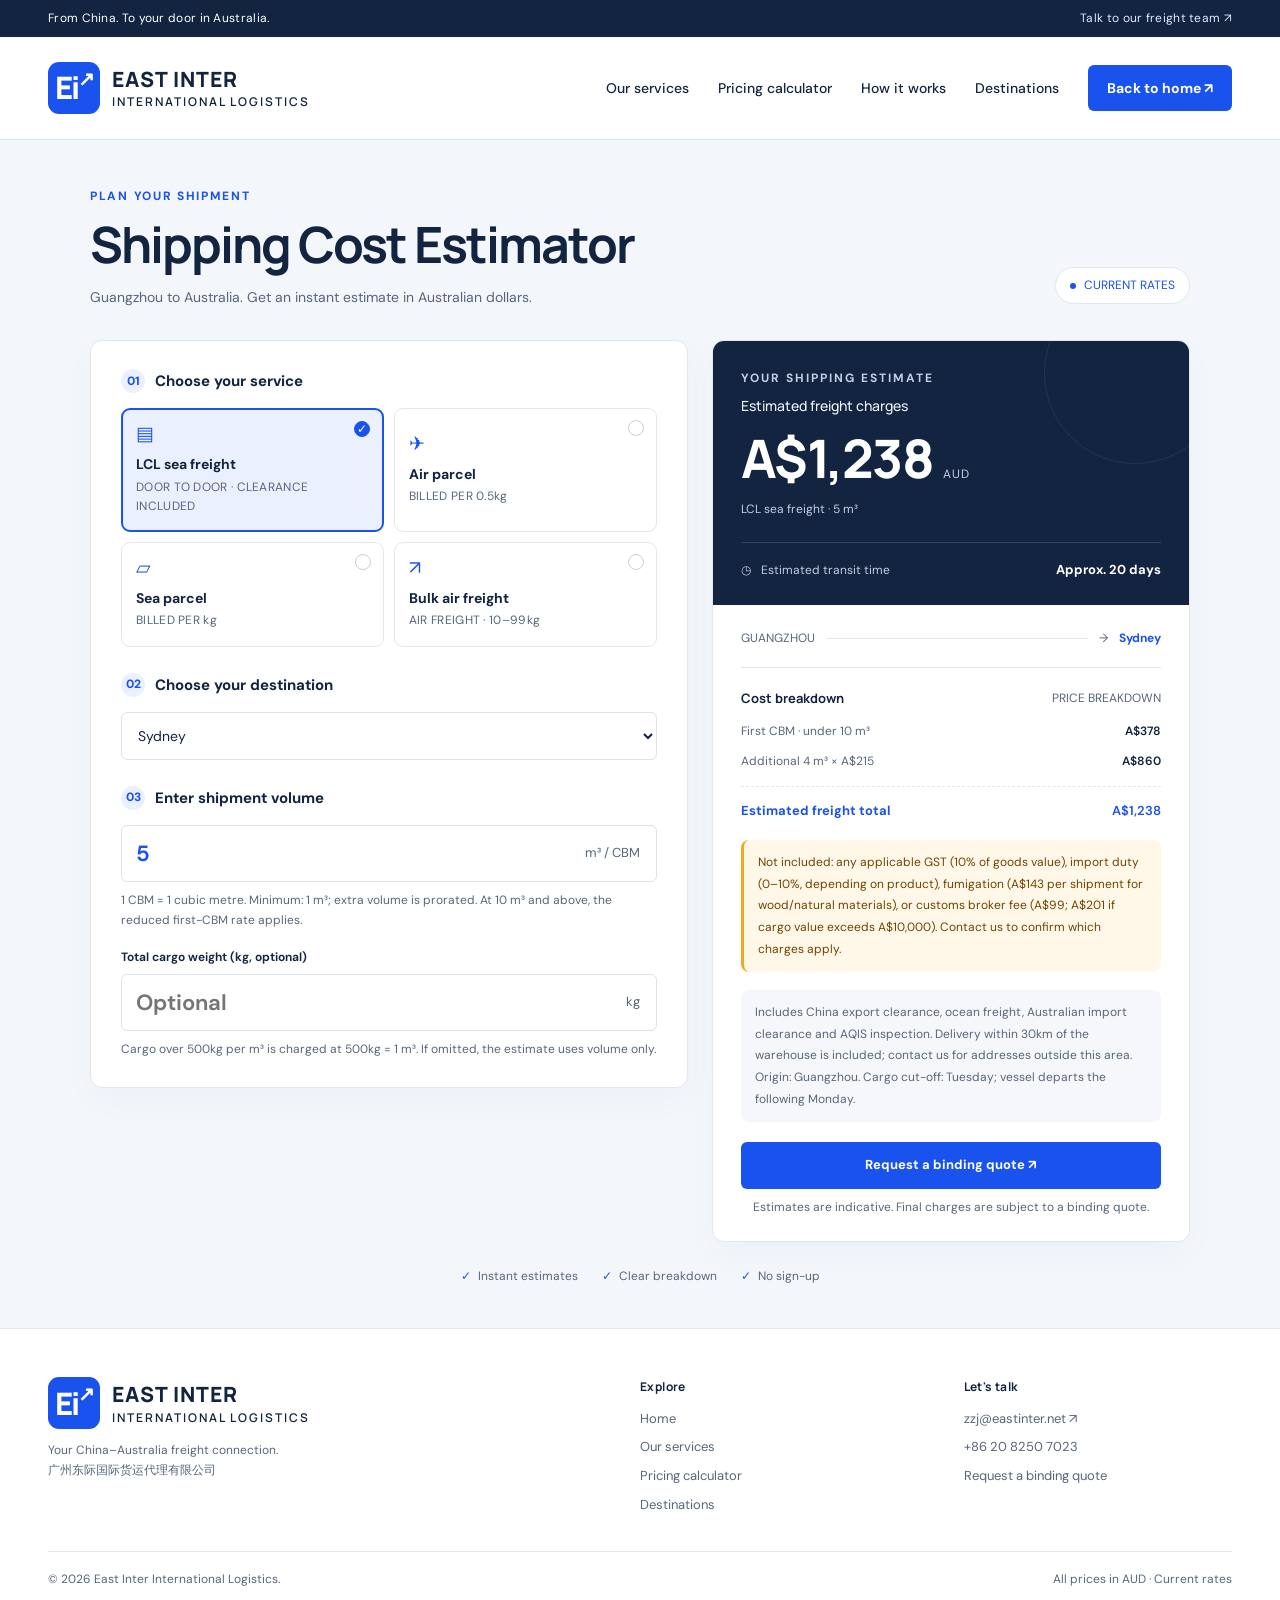
==== commit dc2a1a13: "Calculator: raise sub-11px text sizes (Impeccable pass)" ====
--- a/eastinter-pricing-calculator.html
+++ b/eastinter-pricing-calculator.html
@@ -11,16 +11,16 @@
     *{box-sizing:border-box}html{scroll-behavior:smooth}body{margin:0;background:var(--canvas);color:var(--ink);font-family:'DM Sans',sans-serif;line-height:1.6}
     a{color:inherit;text-decoration:none}button,input,select{font:inherit}button,select{cursor:pointer}button,input,select,a{-webkit-tap-highlight-color:transparent}button:focus-visible,input:focus-visible,select:focus-visible,a:focus-visible{outline:3px solid var(--focus);outline-offset:4px}
     .site-container{max-width:1280px;width:calc(100% - 96px);margin-inline:auto}.topbar{background:var(--ink);color:#fff;font-size:12px;letter-spacing:.3px;padding:9px 0}.topbar .site-container{display:flex;justify-content:space-between}.topbar a{color:#e0e9ff}
-    .site-header{height:103px;background:#fff;border-bottom:1px solid var(--line)}.header-inner{height:100%;display:flex;align-items:center;justify-content:space-between;gap:25px}.brand{display:flex;align-items:center;gap:12px;font-family:Manrope,sans-serif;font-size:21px;font-weight:800;letter-spacing:1px;line-height:1.4}.brand small{display:block;font-size:9px;letter-spacing:2px;font-weight:600}.mark{background:var(--blue);color:#fff;font-size:31px;letter-spacing:-2px;display:flex;align-items:center;justify-content:center;width:52px;height:52px;border-radius:11px}.mark span{font-size:20px;align-self:flex-start;margin-top:3px}.site-nav{display:flex;align-items:center;gap:29px;font-size:14px;font-weight:500}.site-nav>a:not(.home-link):hover{color:var(--blue)}.home-link{background:var(--blue);color:#fff;padding:12px 19px;border-radius:6px;font-size:14px;font-weight:700;white-space:nowrap}.home-link:hover{background:#1040c3}
-    main{max-width:1180px;margin:auto;padding:47px 40px 42px}.intro{display:flex;align-items:flex-end;justify-content:space-between;gap:24px;margin-bottom:32px}.eyebrow{font-size:11px;font-weight:700;letter-spacing:1.7px;color:var(--blue);margin:0 0 10px}h1,h2,h3{font-family:Manrope,sans-serif}h1{font-size:clamp(34px,4vw,50px);line-height:1.13;letter-spacing:-2px;margin:0 0 13px;color:var(--ink)}.intro p:last-child{margin:0;color:var(--muted);font-size:14px}.rate-tag{white-space:nowrap;display:flex;align-items:center;gap:8px;background:#fff;border:1px solid var(--line);border-radius:30px;padding:8px 14px;font-size:11px;color:var(--blue);margin-bottom:4px}.dot{height:6px;width:6px;background:var(--blue);border-radius:50%}
-    .layout{display:grid;grid-template-columns:minmax(0,1.25fr) minmax(0,1fr);gap:24px;align-items:start}.card{background:#fff;border:1px solid var(--line);border-radius:12px;box-shadow:0 12px 35px #12244007}.form-card{padding:28px 30px}.step{border:0;padding:0;margin:0 0 26px;min-width:0}.step:last-child{margin-bottom:0}.step legend,.step-title{padding:0;display:flex;align-items:center;gap:10px;font-size:15px;font-weight:700;margin-bottom:15px}.step-no{width:24px;height:24px;display:inline-grid;place-items:center;border-radius:50%;background:var(--soft);color:var(--blue);font-size:11px;font-weight:800}.step-title label{cursor:pointer}.services{display:grid;grid-template-columns:1fr 1fr;gap:10px}.service{border:1px solid var(--line);border-radius:9px;background:#fff;text-align:left;padding:15px 14px;position:relative;color:var(--ink);min-height:103px;transition:background .15s,border-color .15s}.service:hover{border-color:#91a4c6;background:#f8faff}.service[aria-pressed="true"]{border:2px solid var(--blue);padding:14px 13px;background:var(--soft)}.service .symbol{display:block;font-size:19px;color:var(--blue);line-height:1;margin-bottom:10px}.service .label{display:block;font-size:14px;font-weight:700}.service small{display:block;overflow-wrap:anywhere;color:var(--muted);font-size:10px;margin-top:2px;letter-spacing:.3px}.check{position:absolute;right:12px;top:11px;border:1px solid #c7cfdd;width:16px;height:16px;border-radius:50%;font-size:10px;text-align:center;line-height:14px;color:transparent}.service[aria-pressed="true"] .check{background:var(--blue);color:#fff;border-color:var(--blue)}
-    select{width:100%;height:48px;border:1px solid #dce3ed;border-radius:6px;background:#fff;color:var(--ink);padding:0 12px;font-size:14px}.measurement{display:flex;border:1px solid #dce3ed;border-radius:6px;overflow:hidden;align-items:center}.measurement:focus-within{outline:3px solid var(--focus);outline-offset:3px}.measurement input{width:100%;min-width:0;border:0;background:transparent;font-size:22px;font-weight:650;color:var(--blue);padding:10px 14px;outline:none}.measurement span{padding:0 16px;white-space:nowrap;color:var(--muted);font-size:13px}.hint{font-size:11px;line-height:1.7;color:var(--muted);margin:8px 0 0}.options{margin-top:17px}.options label{font-size:12px;font-weight:650;display:block;margin-bottom:7px}.segmented{display:grid;grid-template-columns:1fr 1fr;gap:8px}.segmented button{border:1px solid var(--line);border-radius:6px;background:#fff;color:var(--muted);font-size:12px;padding:10px 6px}.segmented button[aria-pressed="true"]{background:var(--soft);border-color:var(--blue);color:var(--blue);font-weight:700}.error{font-size:12px;color:#a73125;margin:8px 0 0}[hidden]{display:none!important}
-    .quote{overflow:hidden}.quote-top{background:var(--ink);color:white;padding:28px 28px 24px;position:relative}.quote-top:after{content:"";position:absolute;right:-37px;top:-59px;width:180px;height:180px;border:1px solid #ffffff12;border-radius:50%;pointer-events:none}.quote-label{font-size:10px;font-weight:700;letter-spacing:2px;color:#c4cee4;margin:0 0 7px}.quote-top h2{font-size:14px;font-weight:500;margin:0;color:#edf1fa}.price{display:flex;align-items:baseline;gap:10px;margin:7px 0 1px;flex-wrap:wrap}.price strong{font-family:Manrope,sans-serif;font-size:clamp(38px,4.6vw,53px);line-height:1.25;letter-spacing:-1.5px;font-weight:750;overflow-wrap:anywhere}.price span{font-size:12px;color:#c4cee4;letter-spacing:1px}.quote-subtitle{font-size:11px;color:#c4cee4;margin:9px 0 0}.transit{display:flex;align-items:center;gap:10px;margin-top:23px;padding-top:17px;border-top:1px solid #ffffff24;font-size:12px;color:#c4cee4}.transit strong{text-align:right;color:white;font-size:13px;margin-left:auto}.quote-body{padding:24px 28px}.route{display:flex;align-items:center;gap:11px;padding-bottom:19px;border-bottom:1px solid var(--line);font-size:12px;color:var(--muted)}.route .route-city{min-width:0;overflow-wrap:anywhere;font-weight:700;color:var(--blue)}.route .route-line{height:1px;background:var(--line);flex:1;min-width:12px}.breakdown-heading{display:flex;justify-content:space-between;align-items:center;margin:20px 0 13px}.breakdown-heading h3{font-size:13px;margin:0}.breakdown-heading span{font-size:10px;color:var(--muted)}.line-item{display:flex;justify-content:space-between;align-items:baseline;gap:15px;font-size:12px;margin:11px 0;color:var(--muted)}.line-item span:first-child{min-width:0;overflow-wrap:anywhere}.line-item strong{white-space:nowrap;font-weight:600;color:var(--ink)}.line-total{border-top:1px dashed var(--line);padding-top:14px;margin-top:15px;font-size:13px;font-weight:700;color:var(--blue)}.line-total strong{color:var(--blue)}.note{border-radius:8px;background:#f5f7fa;padding:12px 14px;font-size:11px;line-height:1.8;color:var(--muted);margin:18px 0 0}.surcharge{background:#fff7e7;color:#704400;border-left:3px solid var(--focus)}.contact{display:block;margin-top:20px;background:var(--blue);border-radius:6px;text-decoration:none;text-align:center;color:#fff;font-size:13px;font-weight:700;padding:13px}.contact:hover{background:#1040c3}.disclaimer{text-align:center;font-size:10px;color:var(--muted);margin:9px 0 0}.below{display:flex;justify-content:center;gap:24px;color:var(--muted);font-size:11px;margin:25px 0 0}.below span{display:flex;align-items:center;gap:7px}.below i{font-style:normal;color:var(--blue)}
-    .site-footer{background:#fff;border-top:1px solid var(--line);padding:48px 0 24px}.footer-top{display:grid;grid-template-columns:2fr 1fr 1fr;gap:55px}.site-footer p{font-size:12px;color:var(--muted)}.site-footer h3{font-size:12px;letter-spacing:.4px;margin:0 0 12px}.site-footer .footer-links{display:flex;flex-direction:column;gap:8px;font-size:13px;color:var(--muted)}.site-footer .footer-links a:hover{color:var(--blue)}.footer-bottom{display:flex;justify-content:space-between;border-top:1px solid var(--line);padding-top:18px;margin-top:35px;font-size:11px;color:var(--muted)}
+    .site-header{height:103px;background:#fff;border-bottom:1px solid var(--line)}.header-inner{height:100%;display:flex;align-items:center;justify-content:space-between;gap:25px}.brand{display:flex;align-items:center;gap:12px;font-family:Manrope,sans-serif;font-size:21px;font-weight:800;letter-spacing:1px;line-height:1.4}.brand small{display:block;font-size:12px;letter-spacing:2px;font-weight:600}.mark{background:var(--blue);color:#fff;font-size:31px;letter-spacing:-2px;display:flex;align-items:center;justify-content:center;width:52px;height:52px;border-radius:11px}.mark span{font-size:20px;align-self:flex-start;margin-top:3px}.site-nav{display:flex;align-items:center;gap:29px;font-size:14px;font-weight:500}.site-nav>a:not(.home-link):hover{color:var(--blue)}.home-link{background:var(--blue);color:#fff;padding:12px 19px;border-radius:6px;font-size:14px;font-weight:700;white-space:nowrap}.home-link:hover{background:#1040c3}
+    main{max-width:1180px;margin:auto;padding:47px 40px 42px}.intro{display:flex;align-items:flex-end;justify-content:space-between;gap:24px;margin-bottom:32px}.eyebrow{font-size:12px;font-weight:700;letter-spacing:1.7px;color:var(--blue);margin:0 0 10px}h1,h2,h3{font-family:Manrope,sans-serif}h1{font-size:clamp(34px,4vw,50px);line-height:1.13;letter-spacing:-2px;margin:0 0 13px;color:var(--ink)}.intro p:last-child{margin:0;color:var(--muted);font-size:14px}.rate-tag{white-space:nowrap;display:flex;align-items:center;gap:8px;background:#fff;border:1px solid var(--line);border-radius:30px;padding:8px 14px;font-size:12px;color:var(--blue);margin-bottom:4px}.dot{height:6px;width:6px;background:var(--blue);border-radius:50%}
+    .layout{display:grid;grid-template-columns:minmax(0,1.25fr) minmax(0,1fr);gap:24px;align-items:start}.card{background:#fff;border:1px solid var(--line);border-radius:12px;box-shadow:0 12px 35px #12244007}.form-card{padding:28px 30px}.step{border:0;padding:0;margin:0 0 26px;min-width:0}.step:last-child{margin-bottom:0}.step legend,.step-title{padding:0;display:flex;align-items:center;gap:10px;font-size:15px;font-weight:700;margin-bottom:15px}.step-no{width:24px;height:24px;display:inline-grid;place-items:center;border-radius:50%;background:var(--soft);color:var(--blue);font-size:12px;font-weight:800}.step-title label{cursor:pointer}.services{display:grid;grid-template-columns:1fr 1fr;gap:10px}.service{border:1px solid var(--line);border-radius:9px;background:#fff;text-align:left;padding:15px 14px;position:relative;color:var(--ink);min-height:103px;transition:background .15s,border-color .15s}.service:hover{border-color:#91a4c6;background:#f8faff}.service[aria-pressed="true"]{border:2px solid var(--blue);padding:14px 13px;background:var(--soft)}.service .symbol{display:block;font-size:19px;color:var(--blue);line-height:1;margin-bottom:10px}.service .label{display:block;font-size:14px;font-weight:700}.service small{display:block;overflow-wrap:anywhere;color:var(--muted);font-size:12px;margin-top:2px;letter-spacing:.3px}.check{position:absolute;right:12px;top:11px;border:1px solid #c7cfdd;width:16px;height:16px;border-radius:50%;font-size:12px;text-align:center;line-height:14px;color:transparent}.service[aria-pressed="true"] .check{background:var(--blue);color:#fff;border-color:var(--blue)}
+    select{width:100%;height:48px;border:1px solid #dce3ed;border-radius:6px;background:#fff;color:var(--ink);padding:0 12px;font-size:14px}.measurement{display:flex;border:1px solid #dce3ed;border-radius:6px;overflow:hidden;align-items:center}.measurement:focus-within{outline:3px solid var(--focus);outline-offset:3px}.measurement input{width:100%;min-width:0;border:0;background:transparent;font-size:22px;font-weight:650;color:var(--blue);padding:10px 14px;outline:none}.measurement span{padding:0 16px;white-space:nowrap;color:var(--muted);font-size:13px}.hint{font-size:12px;line-height:1.7;color:var(--muted);margin:8px 0 0}.options{margin-top:17px}.options label{font-size:12px;font-weight:650;display:block;margin-bottom:7px}.segmented{display:grid;grid-template-columns:1fr 1fr;gap:8px}.segmented button{border:1px solid var(--line);border-radius:6px;background:#fff;color:var(--muted);font-size:12px;padding:10px 6px}.segmented button[aria-pressed="true"]{background:var(--soft);border-color:var(--blue);color:var(--blue);font-weight:700}.error{font-size:12px;color:#a73125;margin:8px 0 0}[hidden]{display:none!important}
+    .quote{overflow:hidden}.quote-top{background:var(--ink);color:white;padding:28px 28px 24px;position:relative}.quote-top:after{content:"";position:absolute;right:-37px;top:-59px;width:180px;height:180px;border:1px solid #ffffff12;border-radius:50%;pointer-events:none}.quote-label{font-size:12px;font-weight:700;letter-spacing:2px;color:#c4cee4;margin:0 0 7px}.quote-top h2{font-size:14px;font-weight:500;margin:0;color:#edf1fa}.price{display:flex;align-items:baseline;gap:10px;margin:7px 0 1px;flex-wrap:wrap}.price strong{font-family:Manrope,sans-serif;font-size:clamp(38px,4.6vw,53px);line-height:1.25;letter-spacing:-1.5px;font-weight:750;overflow-wrap:anywhere}.price span{font-size:12px;color:#c4cee4;letter-spacing:1px}.quote-subtitle{font-size:12px;color:#c4cee4;margin:9px 0 0}.transit{display:flex;align-items:center;gap:10px;margin-top:23px;padding-top:17px;border-top:1px solid #ffffff24;font-size:12px;color:#c4cee4}.transit strong{text-align:right;color:white;font-size:13px;margin-left:auto}.quote-body{padding:24px 28px}.route{display:flex;align-items:center;gap:11px;padding-bottom:19px;border-bottom:1px solid var(--line);font-size:12px;color:var(--muted)}.route .route-city{min-width:0;overflow-wrap:anywhere;font-weight:700;color:var(--blue)}.route .route-line{height:1px;background:var(--line);flex:1;min-width:12px}.breakdown-heading{display:flex;justify-content:space-between;align-items:center;margin:20px 0 13px}.breakdown-heading h3{font-size:13px;margin:0}.breakdown-heading span{font-size:12px;color:var(--muted)}.line-item{display:flex;justify-content:space-between;align-items:baseline;gap:15px;font-size:12px;margin:11px 0;color:var(--muted)}.line-item span:first-child{min-width:0;overflow-wrap:anywhere}.line-item strong{white-space:nowrap;font-weight:600;color:var(--ink)}.line-total{border-top:1px dashed var(--line);padding-top:14px;margin-top:15px;font-size:13px;font-weight:700;color:var(--blue)}.line-total strong{color:var(--blue)}.note{border-radius:8px;background:#f5f7fa;padding:12px 14px;font-size:12px;line-height:1.8;color:var(--muted);margin:18px 0 0}.surcharge{background:#fff7e7;color:#704400;border-left:3px solid var(--focus)}.contact{display:block;margin-top:20px;background:var(--blue);border-radius:6px;text-decoration:none;text-align:center;color:#fff;font-size:13px;font-weight:700;padding:13px}.contact:hover{background:#1040c3}.disclaimer{text-align:center;font-size:12px;color:var(--muted);margin:9px 0 0}.below{display:flex;justify-content:center;gap:24px;color:var(--muted);font-size:12px;margin:25px 0 0}.below span{display:flex;align-items:center;gap:7px}.below i{font-style:normal;color:var(--blue)}
+    .site-footer{background:#fff;border-top:1px solid var(--line);padding:48px 0 24px}.footer-top{display:grid;grid-template-columns:2fr 1fr 1fr;gap:55px}.site-footer p{font-size:12px;color:var(--muted)}.site-footer h3{font-size:12px;letter-spacing:.4px;margin:0 0 12px}.site-footer .footer-links{display:flex;flex-direction:column;gap:8px;font-size:13px;color:var(--muted)}.site-footer .footer-links a:hover{color:var(--blue)}.footer-bottom{display:flex;justify-content:space-between;border-top:1px solid var(--line);padding-top:18px;margin-top:35px;font-size:12px;color:var(--muted)}
     @media(max-width:900px){.site-nav>a:not(.home-link){display:none}.layout{grid-template-columns:1fr}.footer-top{grid-template-columns:1fr 1fr}.footer-top>div:first-child{grid-column:1/-1}}
-    @media(max-width:800px){.site-container{width:calc(100% - 48px)}.site-header{height:87px}.header-inner{padding:0}.topbar{font-size:11px}main{padding:30px 24px 34px}.intro{display:block}.rate-tag{display:inline-flex;margin-top:18px}.quote-top{padding:25px}.quote-body{padding:22px 25px}.price strong{font-size:48px}}
-    @media(max-width:520px){.topbar .site-container span{display:none}.topbar .site-container{justify-content:flex-end}.site-container{width:calc(100% - 32px)}.site-header{height:78px}.brand{gap:9px;font-size:18px}.mark{width:43px;height:43px;font-size:25px}.mark span{font-size:16px}.brand small{font-size:7px}.home-link{padding:9px 12px;font-size:12px}.site-nav{gap:0}main{padding:27px 16px 30px}h1{font-size:34px;letter-spacing:-1.2px;max-width:340px}.intro{margin-bottom:23px}.intro p:last-child{font-size:12px}.form-card{padding:22px 20px}.services{gap:9px}.service{padding:13px 11px}.service[aria-pressed="true"]{padding:12px 10px}.service small{font-size:9px}.below{gap:14px;font-size:10px}.quote-top,.quote-body{padding:23px}.price strong{font-size:46px}.footer-top{grid-template-columns:1fr;gap:28px}.footer-top>div:first-child{grid-column:auto}.footer-bottom{display:block}.footer-bottom span{display:block;margin-top:6px}}
-    @media(max-width:390px){.brand>span:last-child{display:none}.below{flex-wrap:wrap}.home-link{font-size:11px}.form-card{padding:20px 16px}.quote-top,.quote-body{padding:21px 19px}}
+    @media(max-width:800px){.site-container{width:calc(100% - 48px)}.site-header{height:87px}.header-inner{padding:0}.topbar{font-size:12px}main{padding:30px 24px 34px}.intro{display:block}.rate-tag{display:inline-flex;margin-top:18px}.quote-top{padding:25px}.quote-body{padding:22px 25px}.price strong{font-size:48px}}
+    @media(max-width:520px){.topbar .site-container span{display:none}.topbar .site-container{justify-content:flex-end}.site-container{width:calc(100% - 32px)}.site-header{height:78px}.brand{gap:9px;font-size:18px}.mark{width:43px;height:43px;font-size:25px}.mark span{font-size:16px}.brand small{font-size:12px}.home-link{padding:9px 12px;font-size:12px}.site-nav{gap:0}main{padding:27px 16px 30px}h1{font-size:34px;letter-spacing:-1.2px;max-width:340px}.intro{margin-bottom:23px}.intro p:last-child{font-size:12px}.form-card{padding:22px 20px}.services{gap:9px}.service{padding:13px 11px}.service[aria-pressed="true"]{padding:12px 10px}.service small{font-size:12px}.below{gap:14px;font-size:12px}.quote-top,.quote-body{padding:23px}.price strong{font-size:46px}.footer-top{grid-template-columns:1fr;gap:28px}.footer-top>div:first-child{grid-column:auto}.footer-bottom{display:block}.footer-bottom span{display:block;margin-top:6px}}
+    @media(max-width:390px){.brand>span:last-child{display:none}.below{flex-wrap:wrap}.home-link{font-size:12px}.form-card{padding:20px 16px}.quote-top,.quote-body{padding:21px 19px}}
     @media(prefers-reduced-motion:reduce){*{transition:none!important}}
   </style>
 </head>
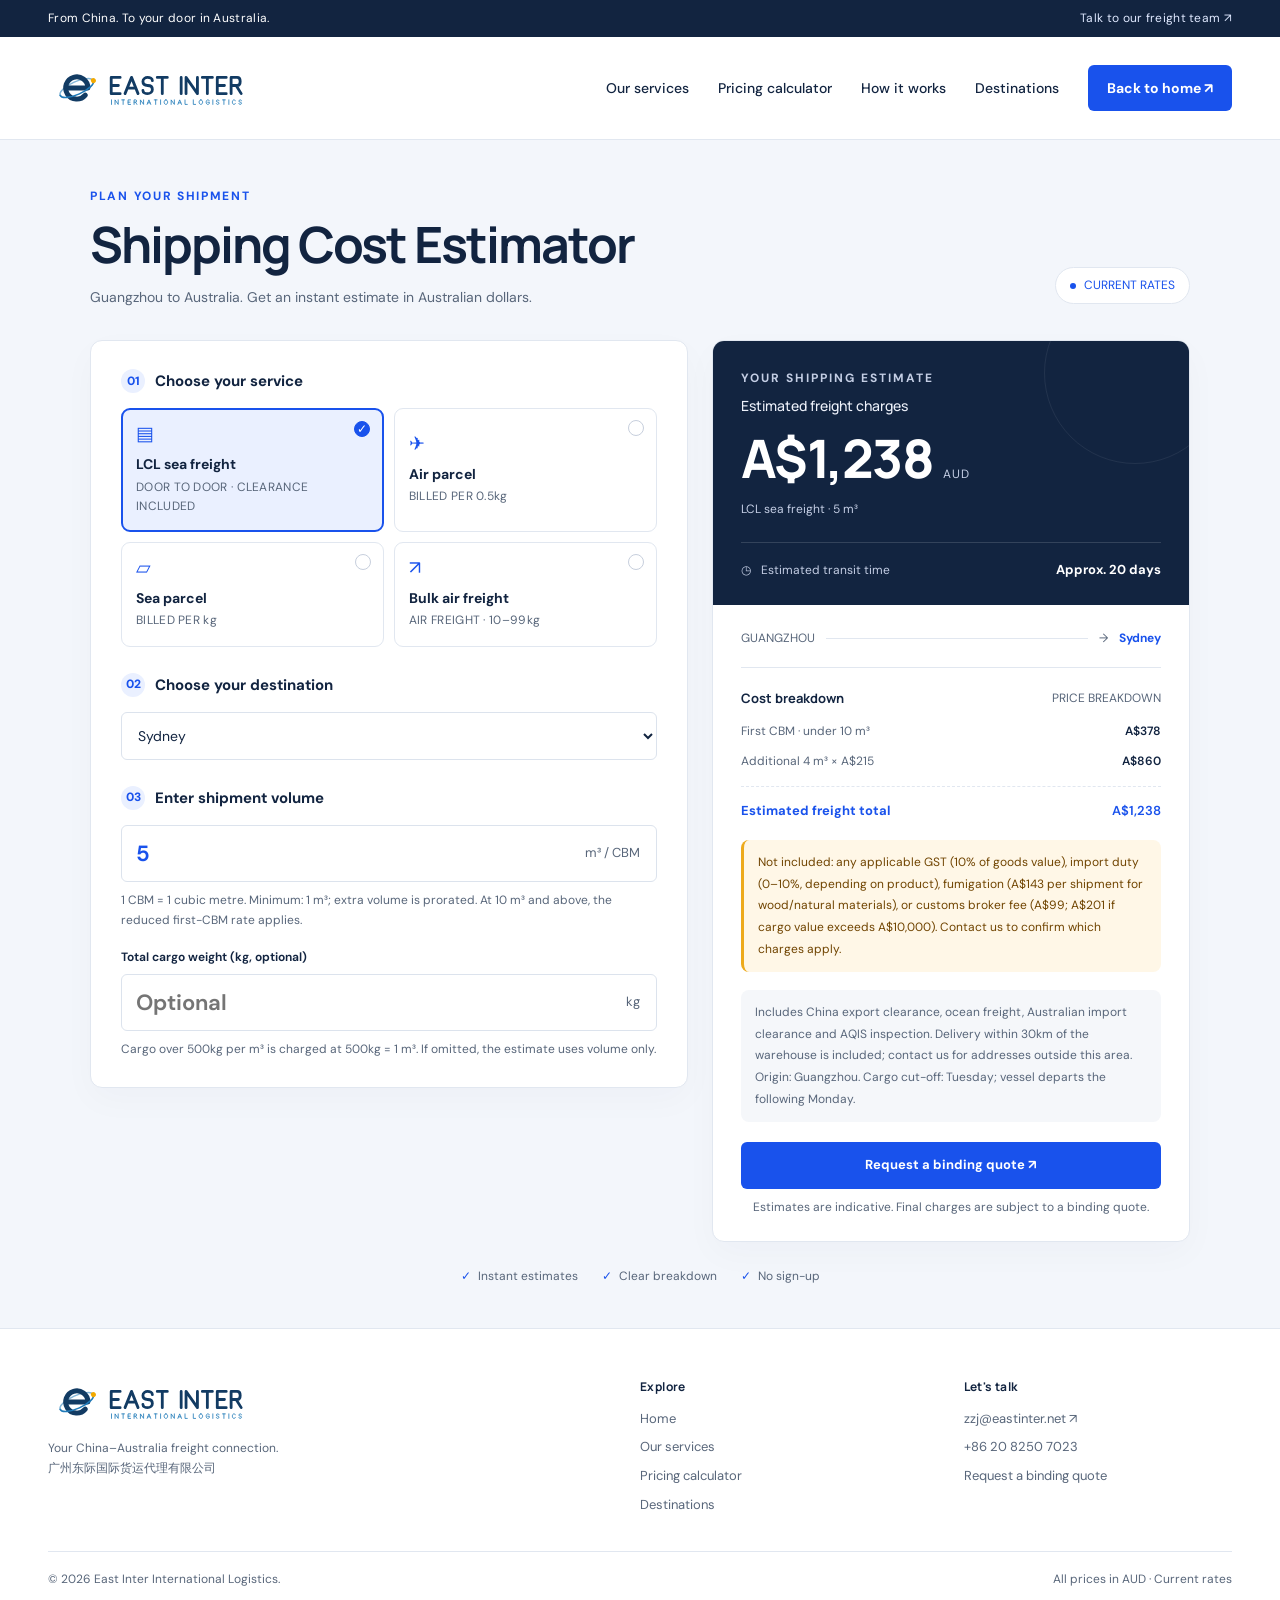
==== commit 70ed4b00: "Site: new East Inter logo in header/footer and favicon (draft approved by PM)" ====
--- a/eastinter-pricing-calculator.html
+++ b/eastinter-pricing-calculator.html
@@ -5,6 +5,7 @@
   <meta name="viewport" content="width=device-width, initial-scale=1">
   <meta name="description" content="Estimate shipping costs in Australian dollars from Guangzhou to Australia. East Inter current freight rates, including chargeable weight and delivery options.">
   <title>Shipping Cost Estimator | East Inter</title>
+  <link rel="icon" type="image/svg+xml" href="/assets/favicon.svg">
   <style>
     @import url('https://fonts.googleapis.com/css2?family=DM+Sans:wght@400;500;600;700&family=Manrope:wght@400;500;600;700;800&display=swap');
     :root{--blue:#1952ec;--ink:#122440;--muted:#58667a;--line:#e1e7f0;--canvas:#f3f6fb;--soft:#eaf0ff;--focus:#edaa1c}
@@ -26,7 +27,7 @@
 </head>
 <body>
   <div class="topbar"><div class="site-container"><span>From China. To your door in Australia.</span><a href="mailto:zzj@eastinter.net">Talk to our freight team ↗</a></div></div>
-  <header class="site-header"><div class="header-inner site-container"><a class="brand" href="/" aria-label="East Inter home"><span class="mark">Ei<span>↗</span></span><span>EAST INTER<small>INTERNATIONAL LOGISTICS</small></span></a><nav class="site-nav" aria-label="Main navigation"><a href="/#services">Our services</a><a href="/eastinter-pricing-calculator" aria-current="page">Pricing calculator</a><a href="/#how">How it works</a><a href="/#coverage">Destinations</a><a class="home-link" href="/" aria-label="Back to East Inter home page">Back to home ↗</a></nav></div></header>
+  <header class="site-header"><div class="header-inner site-container"><a class="brand" href="/" aria-label="East Inter home"><img src="/assets/east-inter-logo.svg" alt="East Inter International Logistics" width="326" height="80" style="height:50px;width:auto;display:block"></a><nav class="site-nav" aria-label="Main navigation"><a href="/#services">Our services</a><a href="/eastinter-pricing-calculator" aria-current="page">Pricing calculator</a><a href="/#how">How it works</a><a href="/#coverage">Destinations</a><a class="home-link" href="/" aria-label="Back to East Inter home page">Back to home ↗</a></nav></div></header>
   <main>
     <div class="intro"><div><p class="eyebrow">PLAN YOUR SHIPMENT</p><h1>Shipping Cost Estimator</h1><p>Guangzhou to Australia. Get an instant estimate in Australian dollars.</p></div><div class="rate-tag"><span class="dot"></span> <span id="rate-tag-text">CURRENT RATES</span></div></div>
     <div class="layout">
@@ -51,7 +52,7 @@
     </div>
     <div class="below"><span><i>✓</i> Instant estimates</span><span><i>✓</i> Clear breakdown</span><span><i>✓</i> No sign-up</span></div>
   </main>
-  <footer class="site-footer"><div class="site-container"><div class="footer-top"><div><a class="brand" href="/"><span class="mark">Ei<span>↗</span></span><span>EAST INTER<small>INTERNATIONAL LOGISTICS</small></span></a><p>Your China–Australia freight connection.<br>广州东际国际货运代理有限公司</p></div><div><h3>Explore</h3><div class="footer-links"><a href="/">Home</a><a href="/#services">Our services</a><a href="/eastinter-pricing-calculator">Pricing calculator</a><a href="/#coverage">Destinations</a></div></div><div><h3>Let's talk</h3><div class="footer-links"><a href="mailto:zzj@eastinter.net">zzj@eastinter.net ↗</a><a href="tel:+862082507023">+86 20 8250 7023</a><a href="mailto:info@eastinter.com.au">Request a binding quote</a></div></div></div><div class="footer-bottom"><span>© 2026 East Inter International Logistics.</span><span>All prices in AUD · <span id="footer-effective">Current</span> rates</span></div></div></footer>
+  <footer class="site-footer"><div class="site-container"><div class="footer-top"><div><a class="brand" href="/"><img src="/assets/east-inter-logo.svg" alt="East Inter International Logistics" width="326" height="80" style="height:50px;width:auto;display:block"></a><p>Your China–Australia freight connection.<br>广州东际国际货运代理有限公司</p></div><div><h3>Explore</h3><div class="footer-links"><a href="/">Home</a><a href="/#services">Our services</a><a href="/eastinter-pricing-calculator">Pricing calculator</a><a href="/#coverage">Destinations</a></div></div><div><h3>Let's talk</h3><div class="footer-links"><a href="mailto:zzj@eastinter.net">zzj@eastinter.net ↗</a><a href="tel:+862082507023">+86 20 8250 7023</a><a href="mailto:info@eastinter.com.au">Request a binding quote</a></div></div></div><div class="footer-bottom"><span>© 2026 East Inter International Logistics.</span><span>All prices in AUD · <span id="footer-effective">Current</span> rates</span></div></div></footer>
   <script src="pricing-rates.js"></script>
   <script src="pricing-engine.js"></script>
   <script>
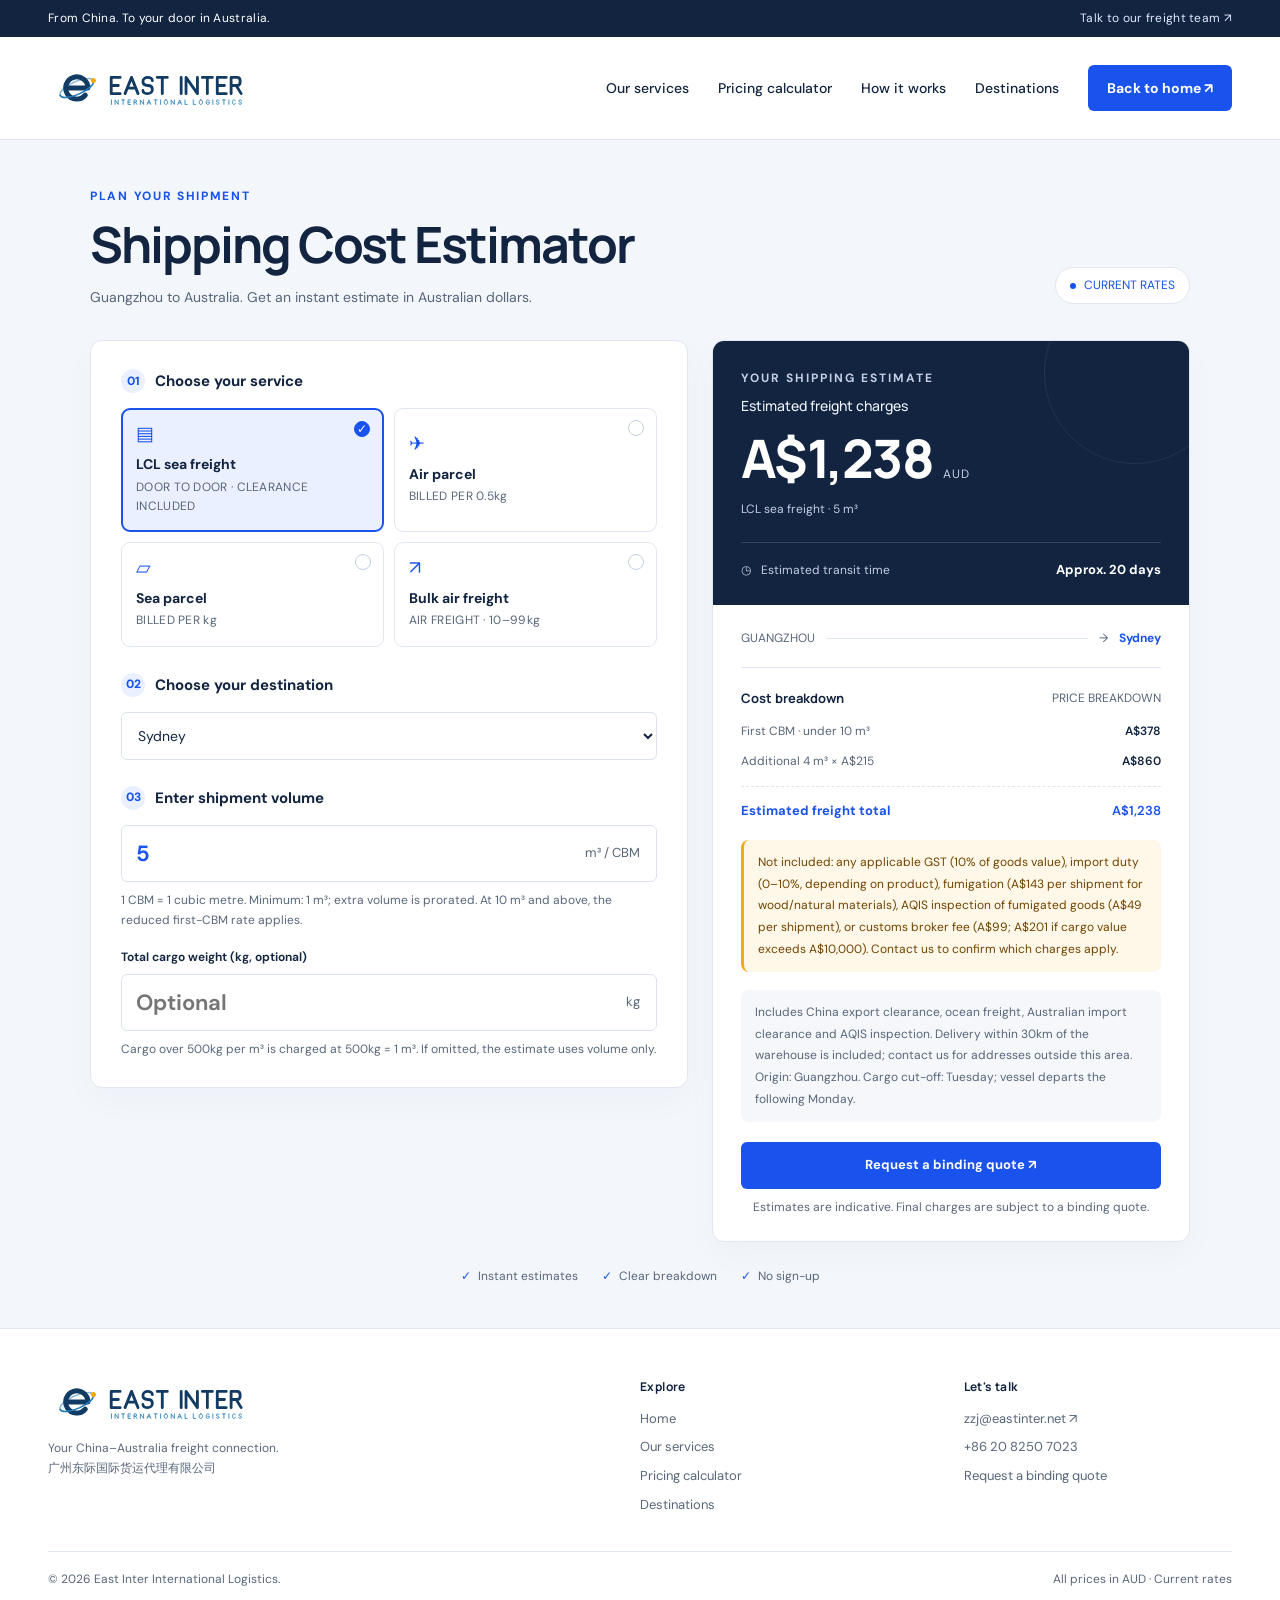
==== commit 35fa64fe: "Calculator: tier by billed weight, fees from config, AQIS note, narrow-screen logo, field-level erro" ====
--- a/eastinter-pricing-calculator.html
+++ b/eastinter-pricing-calculator.html
@@ -23,11 +23,12 @@
     @media(max-width:520px){.topbar .site-container span{display:none}.topbar .site-container{justify-content:flex-end}.site-container{width:calc(100% - 32px)}.site-header{height:78px}.brand{gap:9px;font-size:18px}.mark{width:43px;height:43px;font-size:25px}.mark span{font-size:16px}.brand small{font-size:12px}.home-link{padding:9px 12px;font-size:12px}.site-nav{gap:0}main{padding:27px 16px 30px}h1{font-size:34px;letter-spacing:-1.2px;max-width:340px}.intro{margin-bottom:23px}.intro p:last-child{font-size:12px}.form-card{padding:22px 20px}.services{gap:9px}.service{padding:13px 11px}.service[aria-pressed="true"]{padding:12px 10px}.service small{font-size:12px}.below{gap:14px;font-size:12px}.quote-top,.quote-body{padding:23px}.price strong{font-size:46px}.footer-top{grid-template-columns:1fr;gap:28px}.footer-top>div:first-child{grid-column:auto}.footer-bottom{display:block}.footer-bottom span{display:block;margin-top:6px}}
     @media(max-width:390px){.brand>span:last-child{display:none}.below{flex-wrap:wrap}.home-link{font-size:12px}.form-card{padding:20px 16px}.quote-top,.quote-body{padding:21px 19px}}
     @media(prefers-reduced-motion:reduce){*{transition:none!important}}
+  .brand-logo{max-width:100%}@media(max-width:390px){.brand-logo{height:34px!important}}
   </style>
 </head>
 <body>
   <div class="topbar"><div class="site-container"><span>From China. To your door in Australia.</span><a href="mailto:zzj@eastinter.net">Talk to our freight team ↗</a></div></div>
-  <header class="site-header"><div class="header-inner site-container"><a class="brand" href="/" aria-label="East Inter home"><img src="/assets/east-inter-logo.svg" alt="East Inter International Logistics" width="326" height="80" style="height:50px;width:auto;display:block"></a><nav class="site-nav" aria-label="Main navigation"><a href="/#services">Our services</a><a href="/eastinter-pricing-calculator" aria-current="page">Pricing calculator</a><a href="/#how">How it works</a><a href="/#coverage">Destinations</a><a class="home-link" href="/" aria-label="Back to East Inter home page">Back to home ↗</a></nav></div></header>
+  <header class="site-header"><div class="header-inner site-container"><a class="brand" href="/" aria-label="East Inter home"><img src="/assets/east-inter-logo.svg" alt="East Inter International Logistics" width="326" height="80" class="brand-logo" style="height:50px;width:auto;display:block"></a><nav class="site-nav" aria-label="Main navigation"><a href="/#services">Our services</a><a href="/eastinter-pricing-calculator" aria-current="page">Pricing calculator</a><a href="/#how">How it works</a><a href="/#coverage">Destinations</a><a class="home-link" href="/" aria-label="Back to East Inter home page">Back to home ↗</a></nav></div></header>
   <main>
     <div class="intro"><div><p class="eyebrow">PLAN YOUR SHIPMENT</p><h1>Shipping Cost Estimator</h1><p>Guangzhou to Australia. Get an instant estimate in Australian dollars.</p></div><div class="rate-tag"><span class="dot"></span> <span id="rate-tag-text">CURRENT RATES</span></div></div>
     <div class="layout">
@@ -52,7 +53,7 @@
     </div>
     <div class="below"><span><i>✓</i> Instant estimates</span><span><i>✓</i> Clear breakdown</span><span><i>✓</i> No sign-up</span></div>
   </main>
-  <footer class="site-footer"><div class="site-container"><div class="footer-top"><div><a class="brand" href="/"><img src="/assets/east-inter-logo.svg" alt="East Inter International Logistics" width="326" height="80" style="height:50px;width:auto;display:block"></a><p>Your China–Australia freight connection.<br>广州东际国际货运代理有限公司</p></div><div><h3>Explore</h3><div class="footer-links"><a href="/">Home</a><a href="/#services">Our services</a><a href="/eastinter-pricing-calculator">Pricing calculator</a><a href="/#coverage">Destinations</a></div></div><div><h3>Let's talk</h3><div class="footer-links"><a href="mailto:zzj@eastinter.net">zzj@eastinter.net ↗</a><a href="tel:+862082507023">+86 20 8250 7023</a><a href="mailto:info@eastinter.com.au">Request a binding quote</a></div></div></div><div class="footer-bottom"><span>© 2026 East Inter International Logistics.</span><span>All prices in AUD · <span id="footer-effective">Current</span> rates</span></div></div></footer>
+  <footer class="site-footer"><div class="site-container"><div class="footer-top"><div><a class="brand" href="/"><img src="/assets/east-inter-logo.svg" alt="East Inter International Logistics" width="326" height="80" class="brand-logo" style="height:50px;width:auto;display:block"></a><p>Your China–Australia freight connection.<br>广州东际国际货运代理有限公司</p></div><div><h3>Explore</h3><div class="footer-links"><a href="/">Home</a><a href="/#services">Our services</a><a href="/eastinter-pricing-calculator">Pricing calculator</a><a href="/#coverage">Destinations</a></div></div><div><h3>Let's talk</h3><div class="footer-links"><a href="mailto:zzj@eastinter.net">zzj@eastinter.net ↗</a><a href="tel:+862082507023">+86 20 8250 7023</a><a href="mailto:info@eastinter.com.au">Request a binding quote</a></div></div></div><div class="footer-bottom"><span>© 2026 East Inter International Logistics.</span><span>All prices in AUD · <span id="footer-effective">Current</span> rates</span></div></div></footer>
   <script src="pricing-rates.js"></script>
   <script src="pricing-engine.js"></script>
   <script>
@@ -98,7 +99,9 @@
       }[service];
       const quote=estimate({service,city,quantity,cargo:$('cargo').value,tax,delivery:$('delivery').value,volume:$('volume').value.trim()===''?null:$('volume').valueAsNumber,weightKg:$('lcl-weight').value.trim()===''?null:$('lcl-weight').valueAsNumber});
       $('route-city').textContent=cities[city]; $('breakdown').replaceChildren();
-      $('quantity-error').textContent=quote.error||''; $('quantity-error').hidden=!quote.error; $('quantity').setAttribute('aria-invalid',String(Boolean(quote.error)));
+      $('quantity-error').textContent=quote.error||''; $('quantity-error').hidden=!quote.error;
+      const errField=!quote.error?null:/packed volume/.test(quote.error)?'volume':/cargo weight/.test(quote.error)?'lcl-weight':'quantity';
+      ['quantity','volume','lcl-weight'].forEach(id => {const bad=id === errField; $(id).setAttribute('aria-invalid',String(bad)); if (bad) $(id).setAttribute('aria-describedby',[...new Set([...($(id).getAttribute('aria-describedby')||'').split(' ').filter(Boolean),'quantity-error'])].join(' '));});
       $('surcharge').hidden=!quote.warning; $('surcharge').textContent=quote.warning||'';
       $('estimate-title').textContent=service === 'bulkAir' && tax === 'DDP' ? 'Estimated total, tax included' : 'Estimated freight charges';
       if (quote.error) {
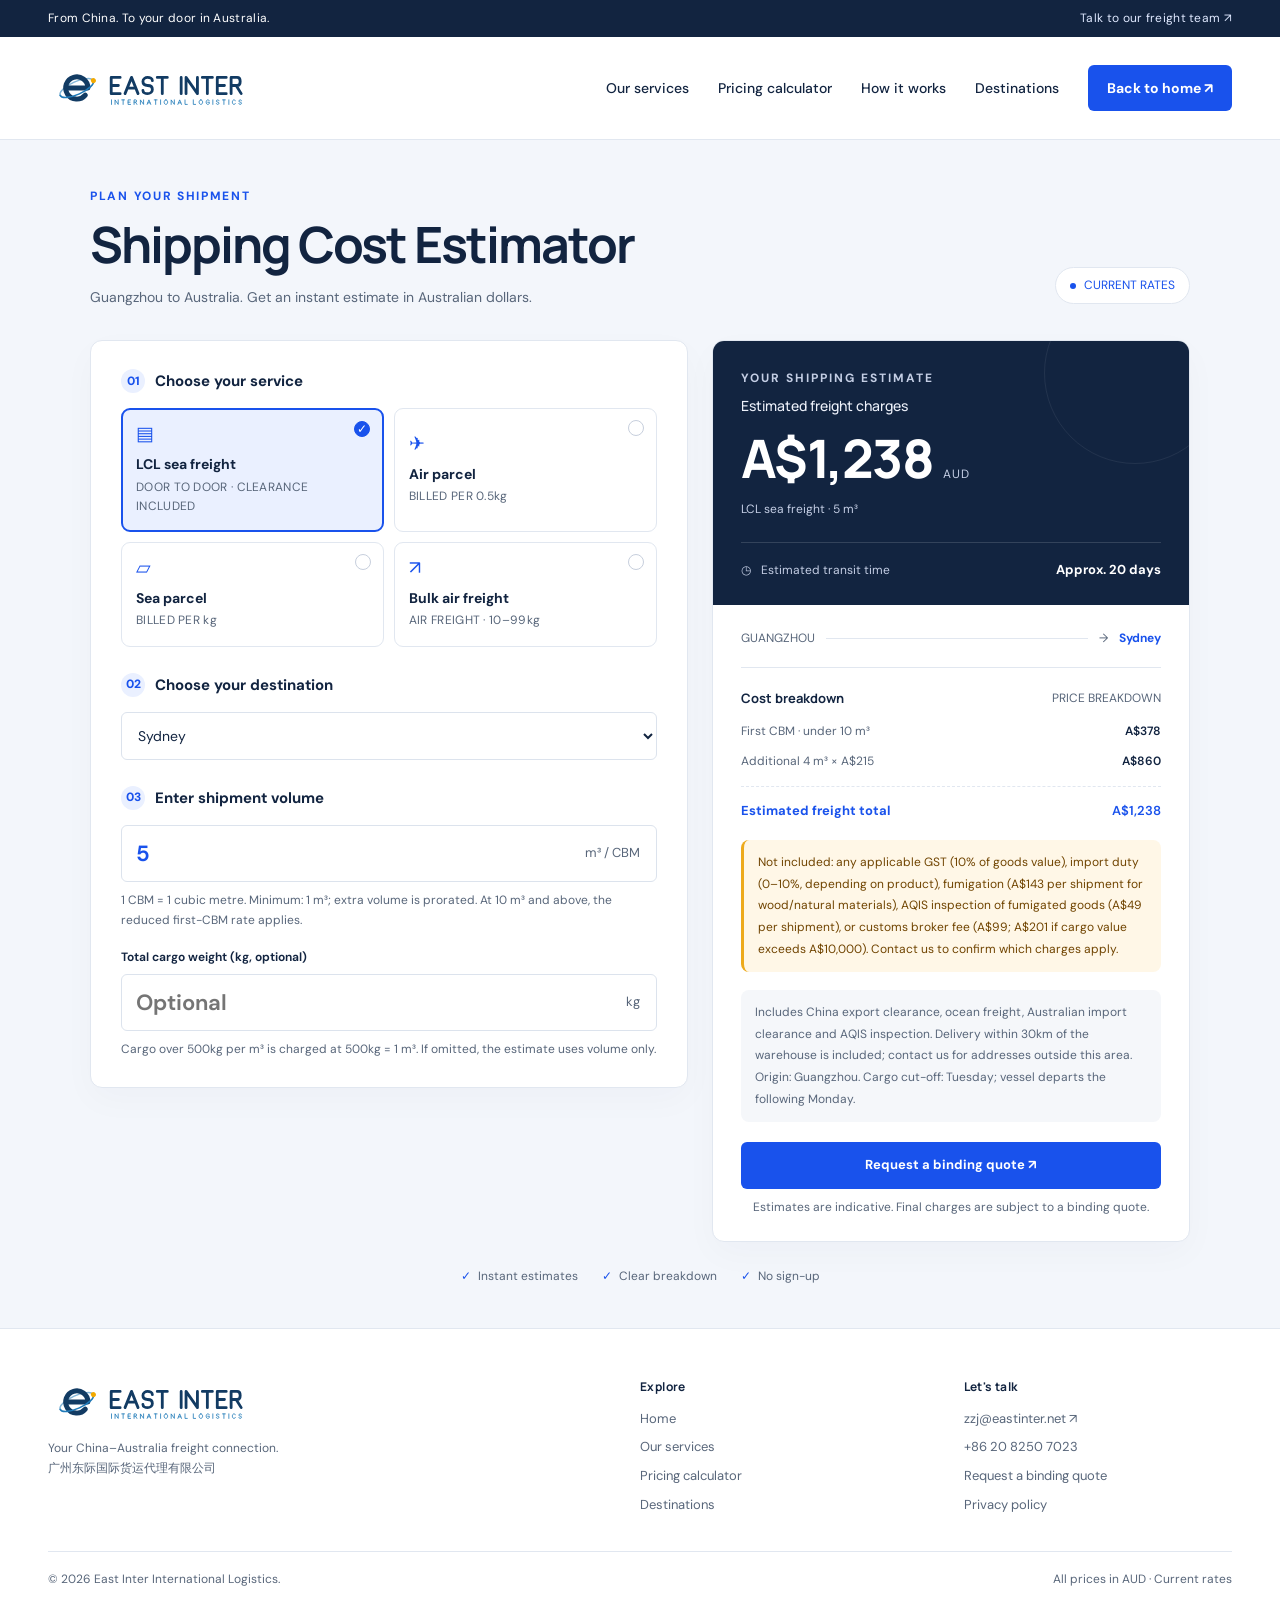
==== commit 571de666: "Site: Meta Pixel + GA4 tracking and /privacy page (PM approved)" ====
--- a/eastinter-pricing-calculator.html
+++ b/eastinter-pricing-calculator.html
@@ -25,6 +25,8 @@
     @media(prefers-reduced-motion:reduce){*{transition:none!important}}
   .brand-logo{max-width:100%}@media(max-width:390px){.brand-logo{height:34px!important}}
   </style>
+<script src="/tracking-config.js"></script>
+  <script src="/tracking.js" defer></script>
 </head>
 <body>
   <div class="topbar"><div class="site-container"><span>From China. To your door in Australia.</span><a href="mailto:zzj@eastinter.net">Talk to our freight team ↗</a></div></div>
@@ -53,7 +55,7 @@
     </div>
     <div class="below"><span><i>✓</i> Instant estimates</span><span><i>✓</i> Clear breakdown</span><span><i>✓</i> No sign-up</span></div>
   </main>
-  <footer class="site-footer"><div class="site-container"><div class="footer-top"><div><a class="brand" href="/"><img src="/assets/east-inter-logo.svg" alt="East Inter International Logistics" width="326" height="80" class="brand-logo" style="height:50px;width:auto;display:block"></a><p>Your China–Australia freight connection.<br>广州东际国际货运代理有限公司</p></div><div><h3>Explore</h3><div class="footer-links"><a href="/">Home</a><a href="/#services">Our services</a><a href="/eastinter-pricing-calculator">Pricing calculator</a><a href="/#coverage">Destinations</a></div></div><div><h3>Let's talk</h3><div class="footer-links"><a href="mailto:zzj@eastinter.net">zzj@eastinter.net ↗</a><a href="tel:+862082507023">+86 20 8250 7023</a><a href="mailto:info@eastinter.com.au">Request a binding quote</a></div></div></div><div class="footer-bottom"><span>© 2026 East Inter International Logistics.</span><span>All prices in AUD · <span id="footer-effective">Current</span> rates</span></div></div></footer>
+  <footer class="site-footer"><div class="site-container"><div class="footer-top"><div><a class="brand" href="/"><img src="/assets/east-inter-logo.svg" alt="East Inter International Logistics" width="326" height="80" class="brand-logo" style="height:50px;width:auto;display:block"></a><p>Your China–Australia freight connection.<br>广州东际国际货运代理有限公司</p></div><div><h3>Explore</h3><div class="footer-links"><a href="/">Home</a><a href="/#services">Our services</a><a href="/eastinter-pricing-calculator">Pricing calculator</a><a href="/#coverage">Destinations</a></div></div><div><h3>Let's talk</h3><div class="footer-links"><a href="mailto:zzj@eastinter.net">zzj@eastinter.net ↗</a><a href="tel:+862082507023">+86 20 8250 7023</a><a href="mailto:info@eastinter.com.au">Request a binding quote</a><a href="/privacy">Privacy policy</a></div></div></div><div class="footer-bottom"><span>© 2026 East Inter International Logistics.</span><span>All prices in AUD · <span id="footer-effective">Current</span> rates</span></div></div></footer>
   <script src="pricing-rates.js"></script>
   <script src="pricing-engine.js"></script>
   <script>
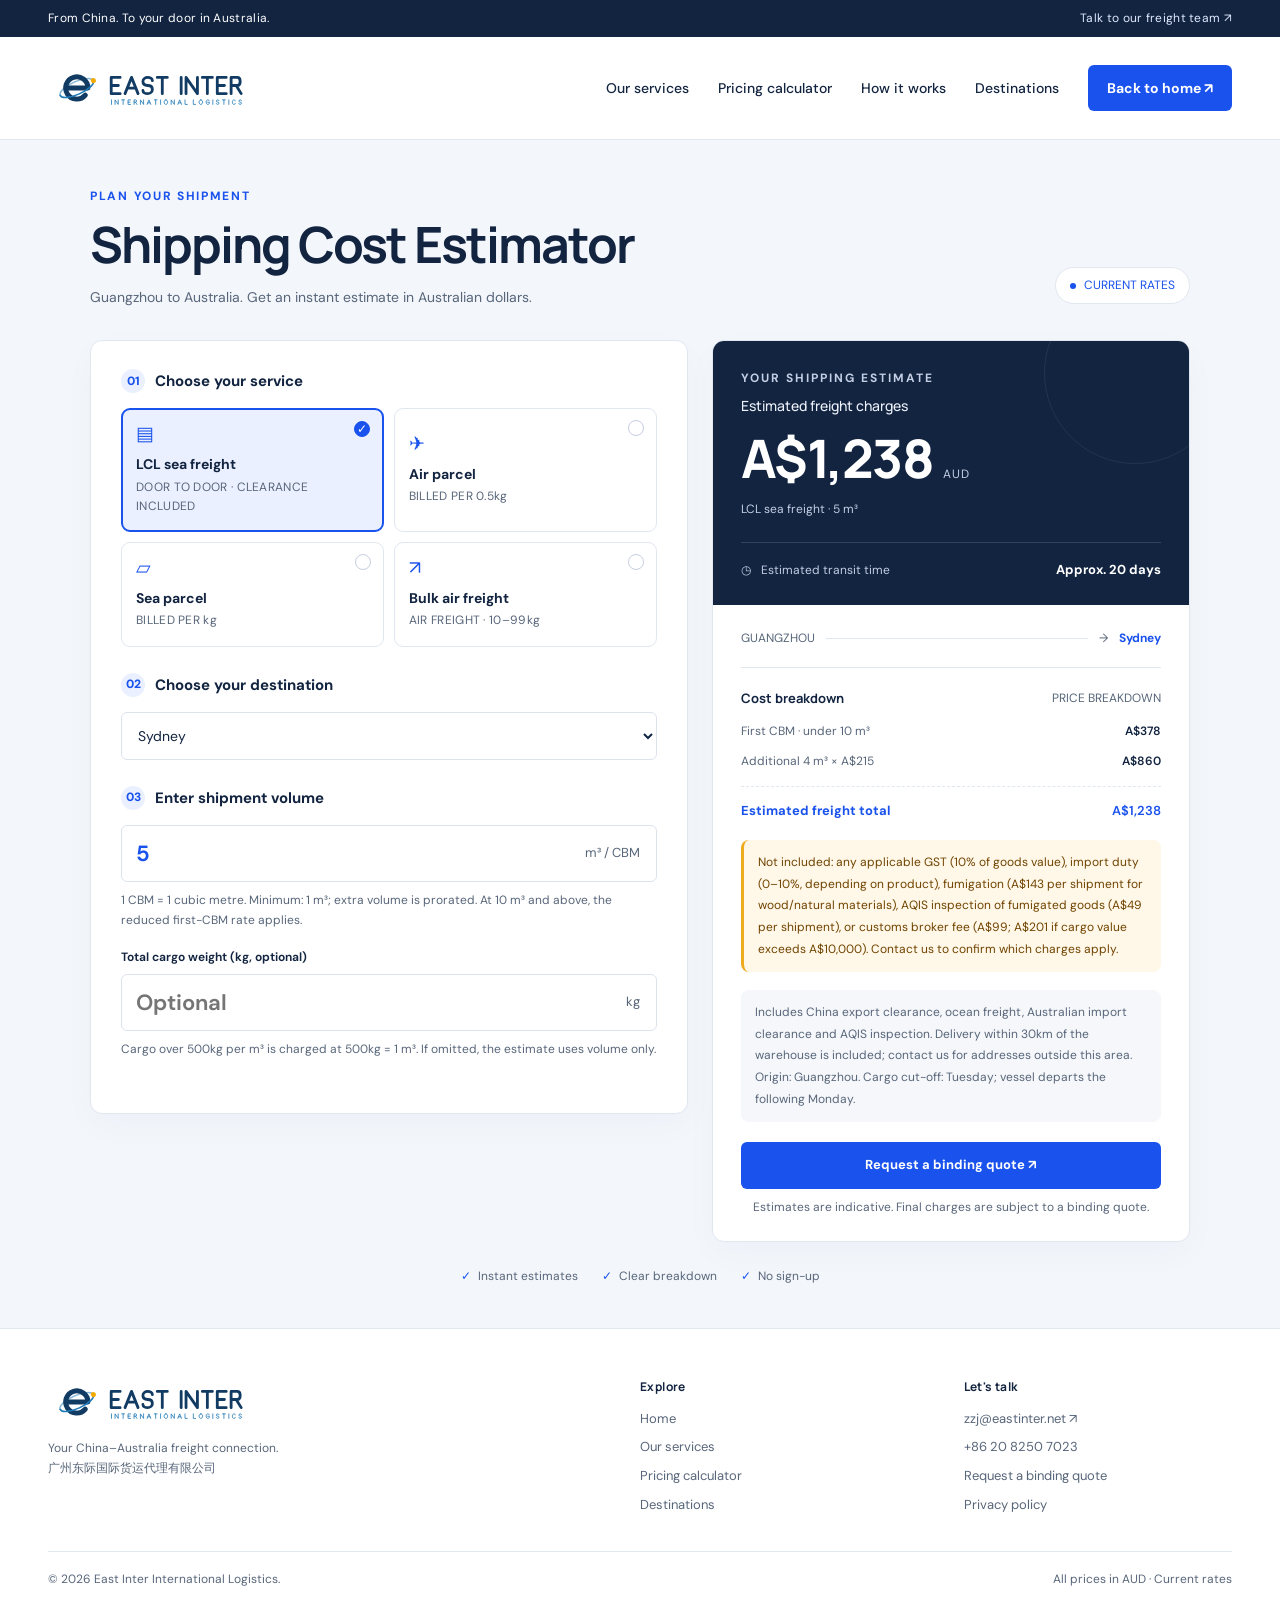
==== commit ca033c63: "Calculator: optional delivery postcode with remote-postcode surcharge (bulk air), per rate sheet" ====
--- a/eastinter-pricing-calculator.html
+++ b/eastinter-pricing-calculator.html
@@ -47,6 +47,7 @@
           <div class="options" id="tax-options" hidden><div class="hint" style="margin:0 0 7px">Duties & taxes</div><div class="segmented" role="group" aria-label="Duties & taxes"><button type="button" data-tax="DDU" aria-pressed="false">DDU · Duties unpaid</button><button type="button" data-tax="DDP" aria-pressed="true">DDP · Duties prepaid</button></div></div>
         </div>
         <div class="step"><div class="step-title"><span class="step-no">03</span><label id="quantity-label" for="quantity">Enter shipment volume</label></div><div class="measurement"><input id="quantity" type="number" inputmode="decimal" min="1" step="any" value="5" aria-describedby="quantity-hint quantity-error"><span id="unit">m³ / CBM</span></div><p class="hint" id="quantity-hint"></p><p class="error" id="quantity-error" role="alert" hidden></p><div class="options" id="lcl-weight-options"><label for="lcl-weight">Total cargo weight (kg, optional)</label><div class="measurement"><input id="lcl-weight" type="number" inputmode="decimal" min="0" step="any" placeholder="Optional"><span>kg</span></div><p class="hint">Cargo over 500kg per m³ is charged at 500kg = 1 m³. If omitted, the estimate uses volume only.</p></div><div class="options" id="volume-options" hidden><label for="volume">Total packed volume (m³, optional)</label><div class="measurement"><input id="volume" type="number" inputmode="decimal" min="0" step="any" placeholder="Optional" aria-describedby="volume-hint"><span>m³ / CBM</span></div><p class="hint" id="volume-hint">Volume weight = L × W × H (cm) ÷ 6,000, or total m³ × 1,000,000 ÷ 6,000. We use the greater of actual and volume weight. If omitted, the estimate uses actual weight only.</p></div></div>
+          <div class="options" id="postcode-options" hidden><label for="postcode">Delivery postcode (optional)</label><div class="measurement"><input id="postcode" type="text" inputmode="numeric" maxlength="4" pattern="[0-9]{4}" placeholder="e.g. 2000" autocomplete="postal-code" aria-describedby="postcode-hint"><span>AU</span></div><p class="hint" id="postcode-hint">Some remote postcodes carry an extra per-kg charge. Enter the delivery postcode to include it.</p></div>
       </section>
       <aside class="card quote" aria-label="Live shipping estimate" aria-live="polite" aria-atomic="true">
         <div class="quote-top"><p class="quote-label">YOUR SHIPPING ESTIMATE</p><h2 id="estimate-title">Estimated shipping cost</h2><div class="price"><strong id="price">—</strong><span>AUD</span></div><p class="quote-subtitle" id="quote-subtitle"></p><div class="transit"><span aria-hidden="true">◷</span><span>Estimated transit time</span><strong id="transit">—</strong></div></div>
@@ -78,7 +79,7 @@
     function selectService(next) {
       savedQuantities[service]=$('quantity').value; service=next;
       document.querySelectorAll('[data-service]').forEach(button => button.setAttribute('aria-pressed',String(button.dataset.service === service)));
-      $('cargo-options').hidden=service !== 'airParcel'; $('tax-options').hidden=service !== 'bulkAir'; $('volume-options').hidden=service === 'lcl'; $('lcl-weight-options').hidden=service !== 'lcl';
+      $('cargo-options').hidden=service !== 'airParcel'; $('tax-options').hidden=service !== 'bulkAir'; $('volume-options').hidden=service === 'lcl'; $('lcl-weight-options').hidden=service !== 'lcl'; $('postcode-options').hidden=service !== 'bulkAir';
       $('quantity-label').textContent=service === 'lcl' ? 'Enter shipment volume' : 'Enter actual shipment weight';
       $('unit').textContent=service === 'lcl' ? 'm³ / CBM' : 'kg';
       $('quantity').min=service === 'lcl' ? '1' : '0.01';
@@ -99,11 +100,11 @@
         seaParcel:'Chargeable weight is rounded up to a whole kg. At 20kg billed weight and above, the flat per-kg rate applies.',
         bulkAir:'10–99kg chargeable weight only. Both DDU and DDP are priced per kg, rounded up to the next whole kg.'
       }[service];
-      const quote=estimate({service,city,quantity,cargo:$('cargo').value,tax,delivery:$('delivery').value,volume:$('volume').value.trim()===''?null:$('volume').valueAsNumber,weightKg:$('lcl-weight').value.trim()===''?null:$('lcl-weight').valueAsNumber});
+      const quote=estimate({service,city,quantity,cargo:$('cargo').value,tax,delivery:$('delivery').value,volume:$('volume').value.trim()===''?null:$('volume').valueAsNumber,weightKg:$('lcl-weight').value.trim()===''?null:$('lcl-weight').valueAsNumber,postcode:$('postcode').value.trim()===''?null:$('postcode').value.trim()});
       $('route-city').textContent=cities[city]; $('breakdown').replaceChildren();
       $('quantity-error').textContent=quote.error||''; $('quantity-error').hidden=!quote.error;
-      const errField=!quote.error?null:/packed volume/.test(quote.error)?'volume':/cargo weight/.test(quote.error)?'lcl-weight':'quantity';
-      ['quantity','volume','lcl-weight'].forEach(id => {const bad=id === errField; $(id).setAttribute('aria-invalid',String(bad)); if (bad) $(id).setAttribute('aria-describedby',[...new Set([...($(id).getAttribute('aria-describedby')||'').split(' ').filter(Boolean),'quantity-error'])].join(' '));});
+      const errField=!quote.error?null:/packed volume/.test(quote.error)?'volume':/cargo weight/.test(quote.error)?'lcl-weight':/postcode/.test(quote.error)?'postcode':'quantity';
+      ['quantity','volume','lcl-weight','postcode'].forEach(id => {const bad=id === errField; $(id).setAttribute('aria-invalid',String(bad)); if (bad) $(id).setAttribute('aria-describedby',[...new Set([...($(id).getAttribute('aria-describedby')||'').split(' ').filter(Boolean),'quantity-error'])].join(' '));});
       $('surcharge').hidden=!quote.warning; $('surcharge').textContent=quote.warning||'';
       $('estimate-title').textContent=service === 'bulkAir' && tax === 'DDP' ? 'Estimated total, tax included' : 'Estimated freight charges';
       if (quote.error) {
@@ -120,7 +121,7 @@
       tax=button.dataset.tax; document.querySelectorAll('[data-tax]').forEach(item => item.setAttribute('aria-pressed',String(item.dataset.tax === tax))); calculate();
     }));
     ['city','cargo','delivery'].forEach(id => $(id).addEventListener('change',calculate));
-    ['quantity','volume','lcl-weight'].forEach(id => $(id).addEventListener('input',calculate));
+    ['quantity','volume','lcl-weight','postcode'].forEach(id => $(id).addEventListener('input',calculate));
     const params=new URLSearchParams(window.location.search);
     const requestedService=['lcl','airParcel','seaParcel','bulkAir'].includes(params.get('service'))?params.get('service'):'lcl';
     selectService(requestedService);
